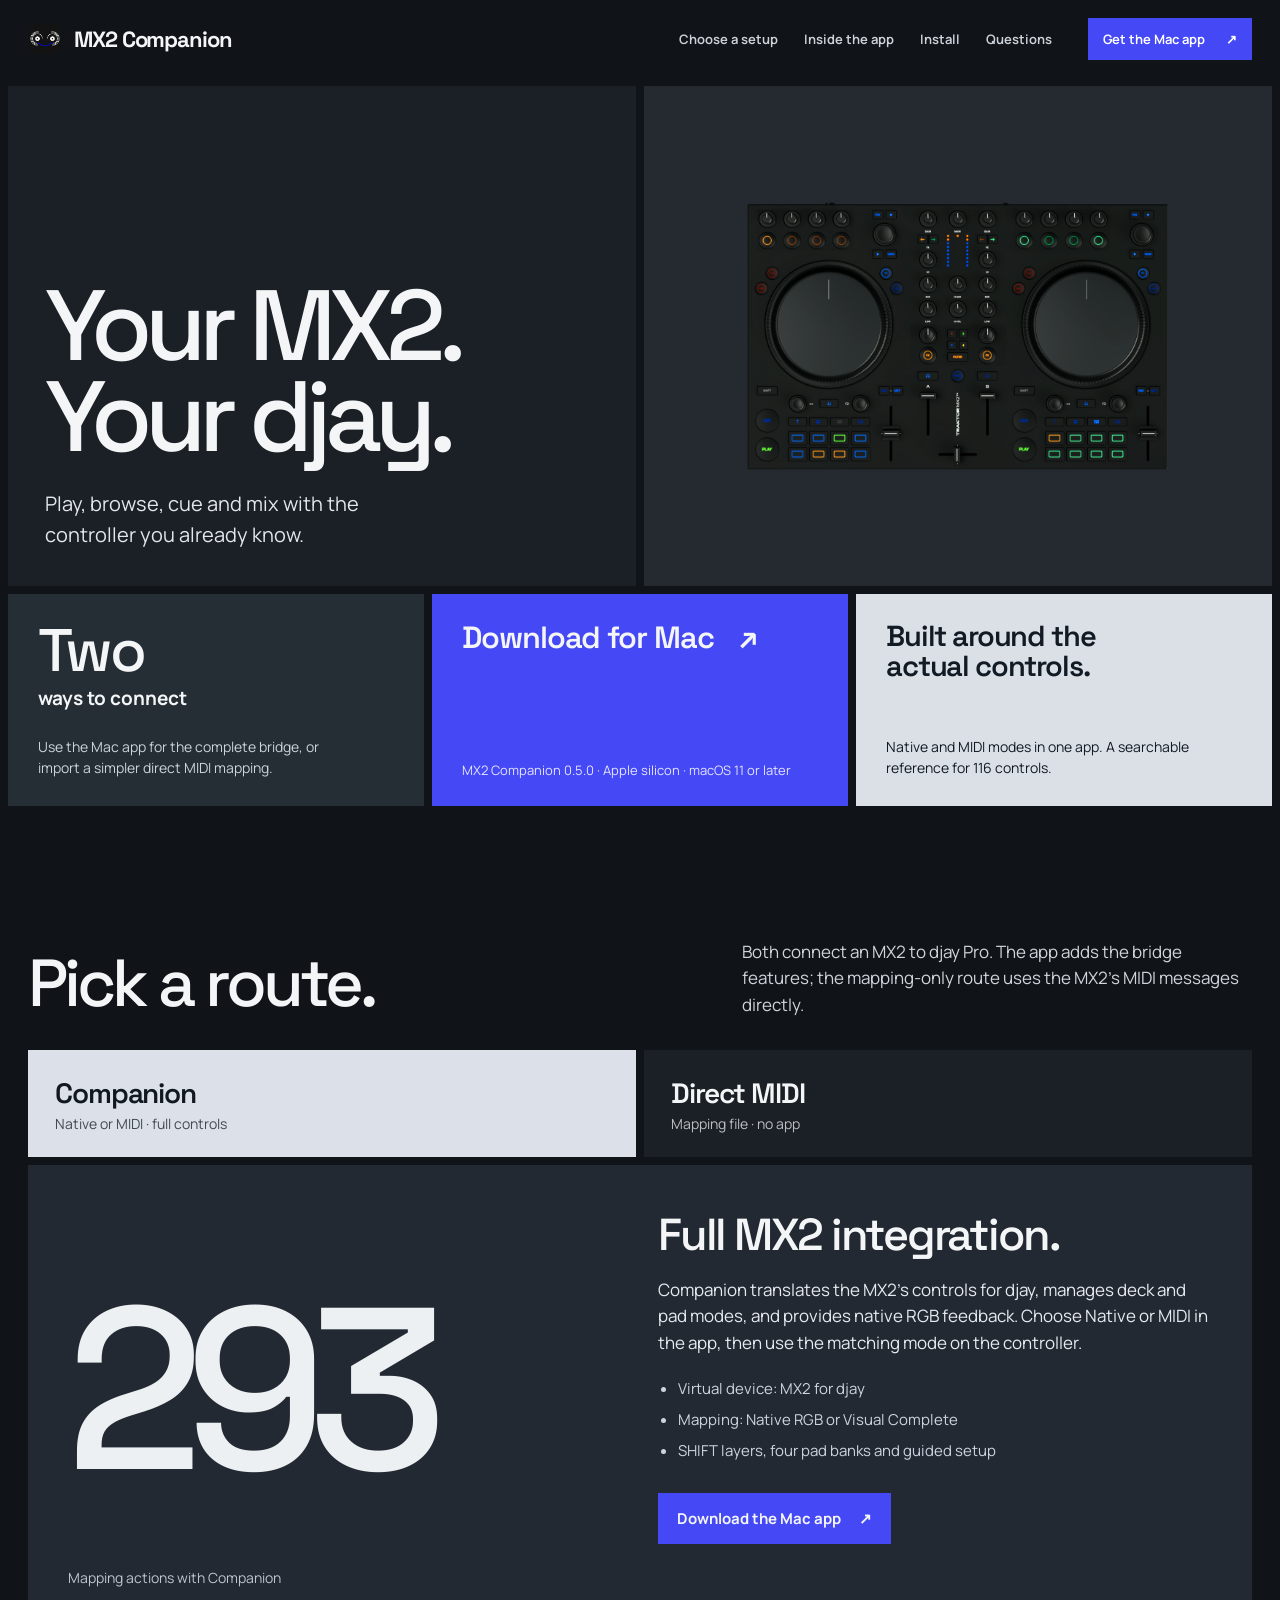
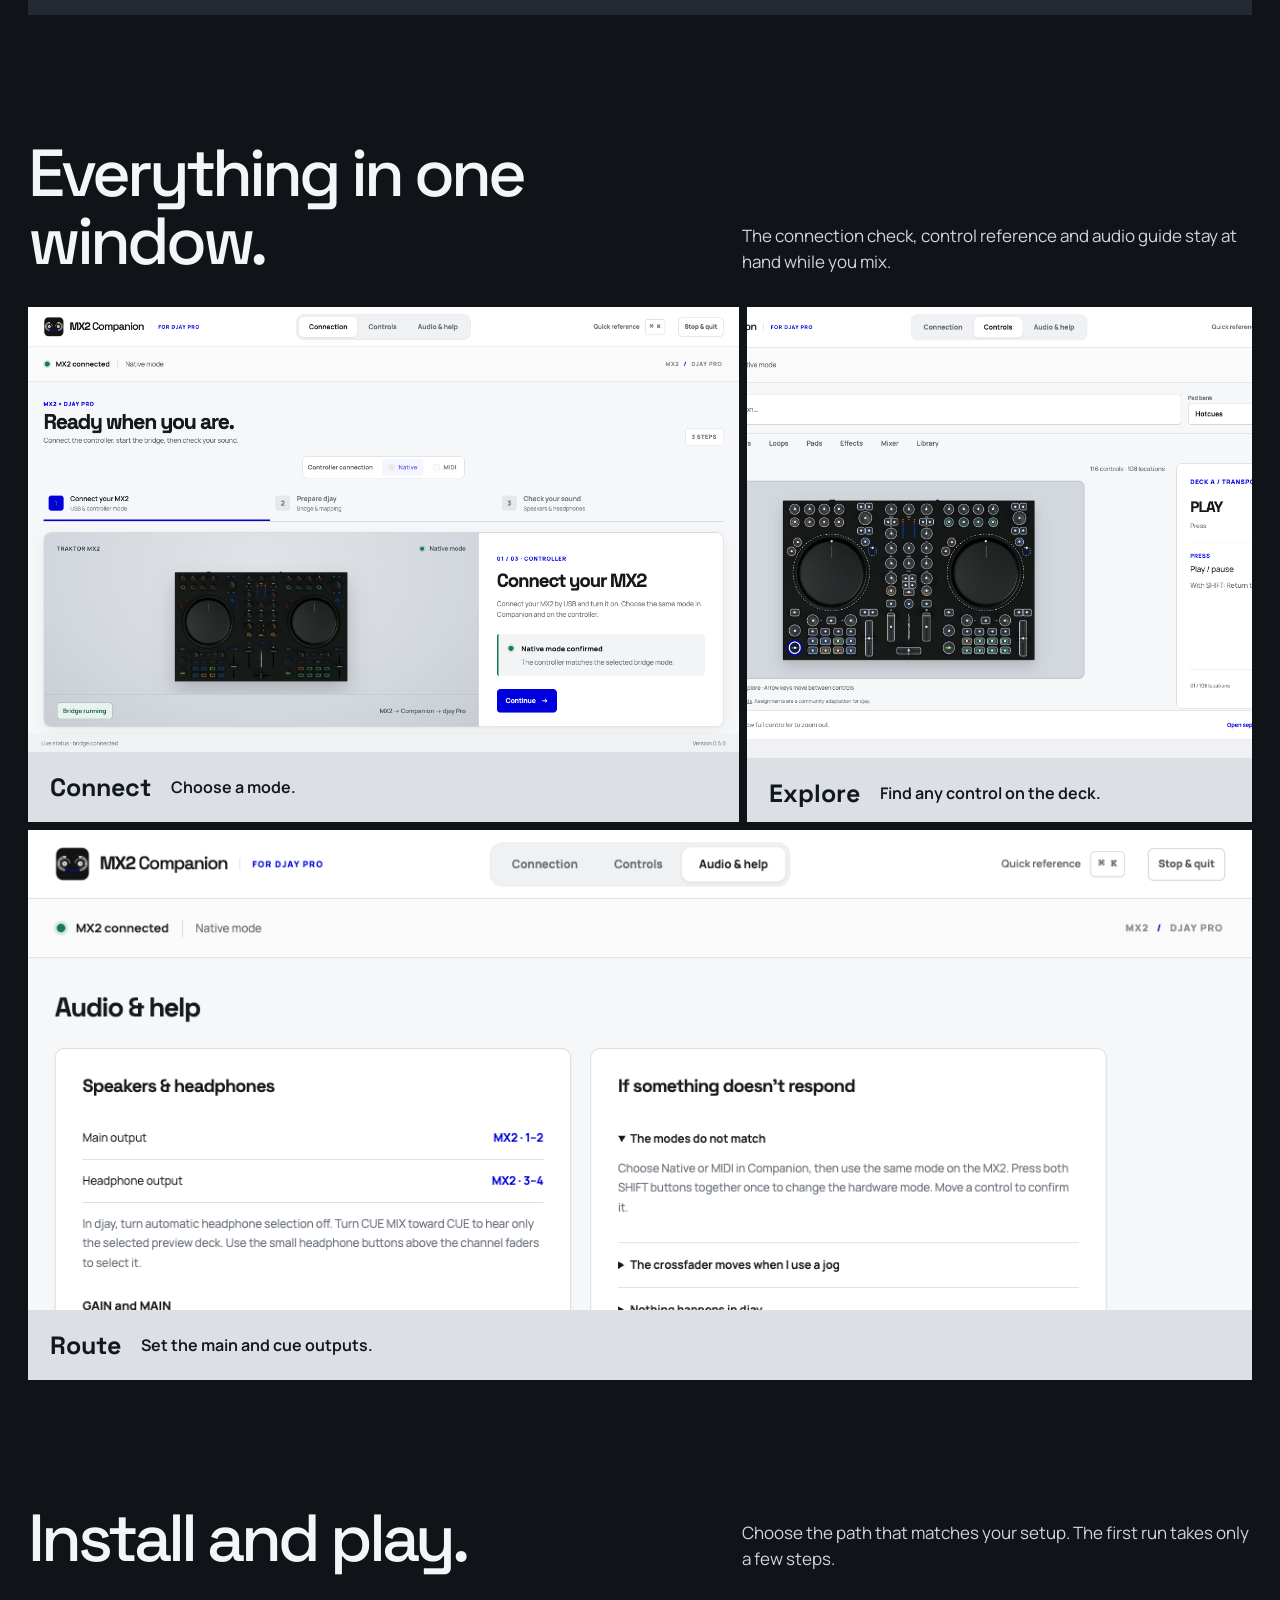
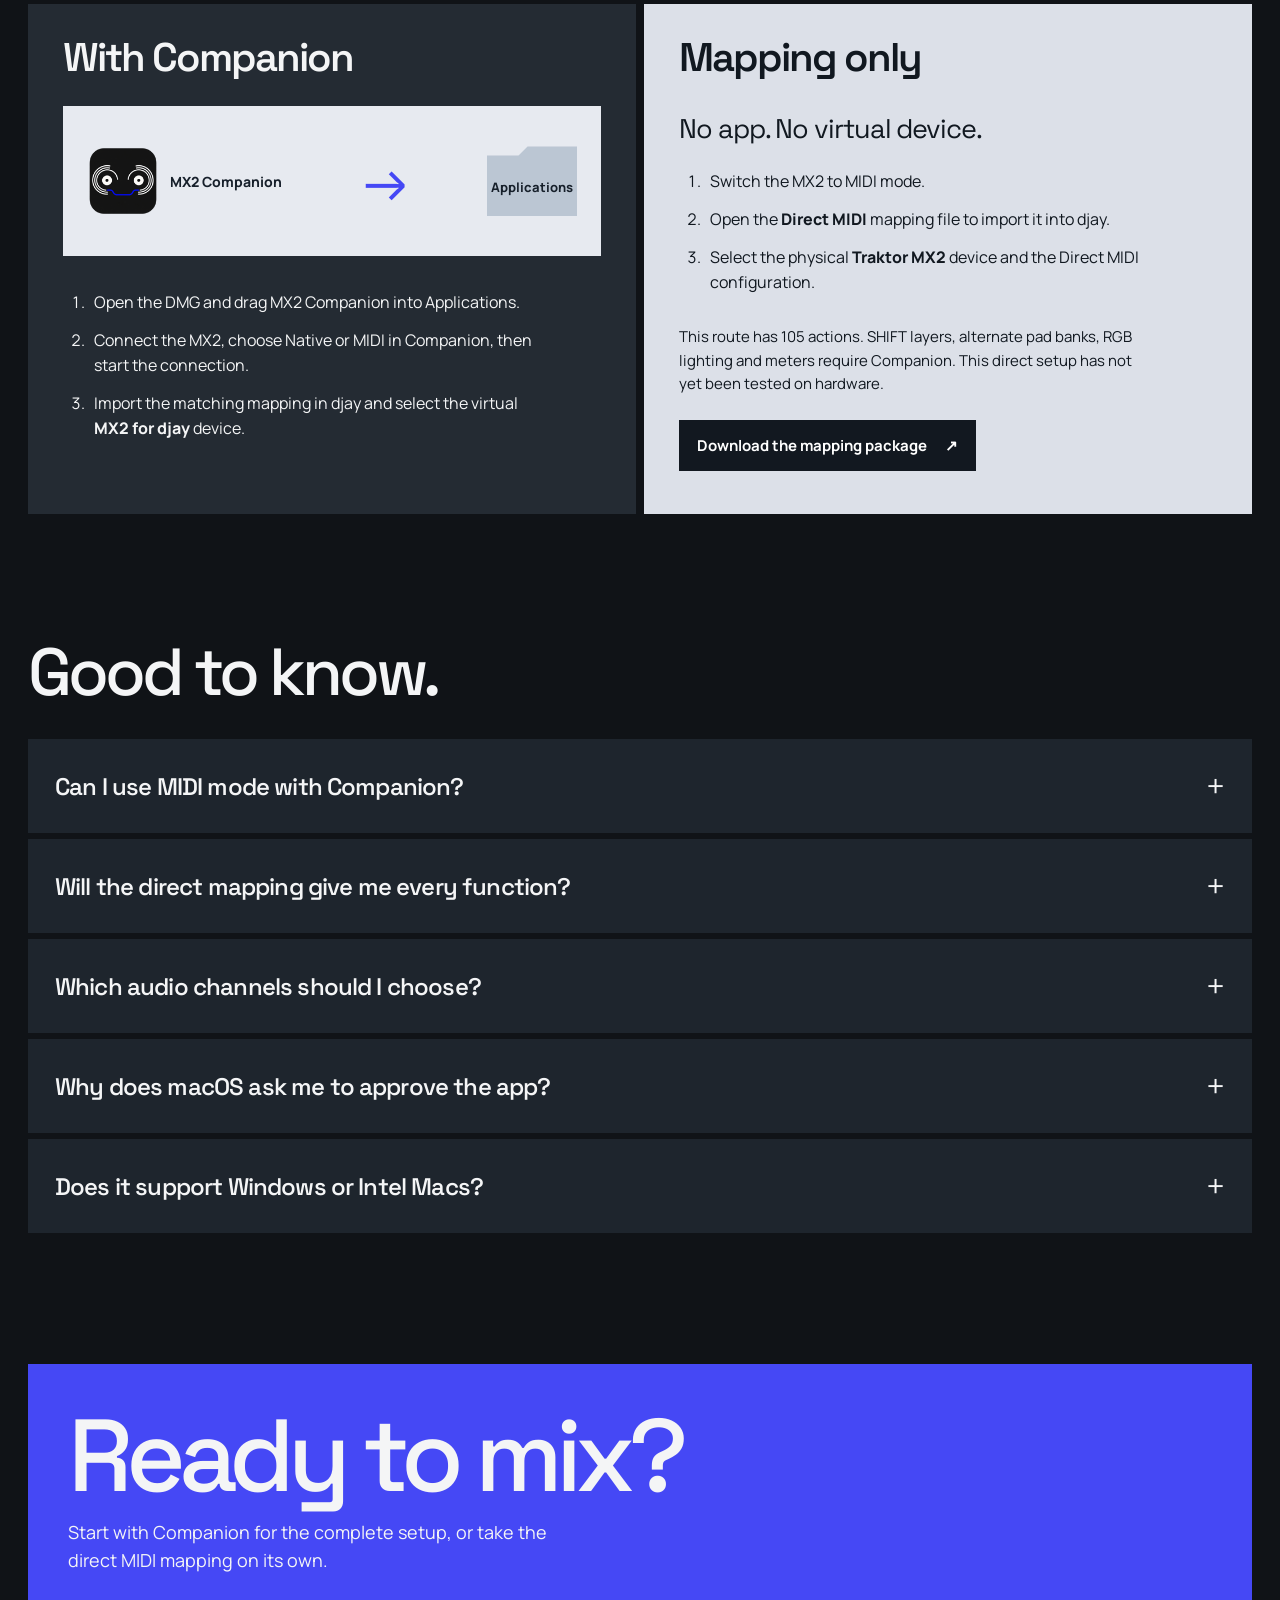
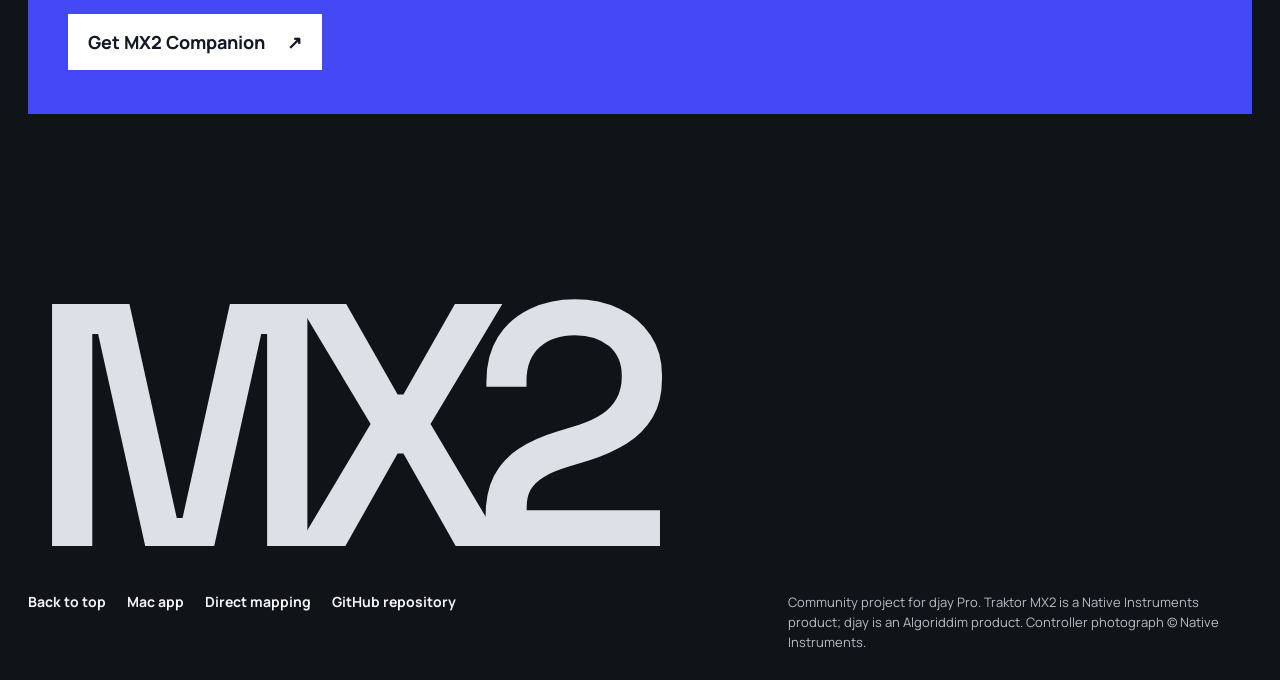
==== docs/index.html @ 298e8042 "Publish MX2 Companion site and downloads" ====
<!doctype html>
<html lang="en">
<head>
  <meta charset="utf-8">
  <meta name="viewport" content="width=device-width, initial-scale=1">
  <meta name="theme-color" content="#101317">
  <meta name="description" content="Use the Traktor MX2 with djay Pro on Mac. Install MX2 Companion or download a direct MIDI mapping.">
  <title>MX2 Companion — Traktor MX2 for djay Pro</title>
  <link rel="icon" href="assets/app-icon.png">
  <link rel="stylesheet" href="site.css">
  <script src="site.js" defer></script>
</head>
<body>
  <a class="skip" href="#main">Skip to content</a>
  <header class="topbar">
    <a class="brand" href="#top" aria-label="MX2 Companion, home"><img src="assets/app-icon.png" width="34" height="34" alt=""><span>MX2 Companion</span></a>
    <nav aria-label="Main navigation"><a href="#choose">Choose a setup</a><a href="#inside">Inside the app</a><a href="#install">Install</a><a href="#questions">Questions</a></nav>
    <a class="header-download" href="downloads/MX2-Companion-0.5.0-macOS-arm64.dmg" download>Get the Mac app <span aria-hidden="true">↗</span></a>
  </header>

  <main id="main">
    <div id="top" class="board hero-board">
      <section class="tile name-tile">
        
        <h1>Your MX2.<br>Your djay.</h1>
        <p class="hero-sub">Play, browse, cue and mix with the controller you already know.</p>
      </section>
      <figure class="tile controller-tile"><img src="assets/mx2.png" width="1200" height="750" alt="Traktor MX2 controller with two jog wheels, mixer and performance pads"></figure>
      <div class="tile fact-tile"><strong>Two</strong><span>ways to connect</span><p>Use the Mac app for the complete bridge, or import a simpler direct MIDI mapping.</p></div>
      <div class="tile action-tile"><a href="downloads/MX2-Companion-0.5.0-macOS-arm64.dmg" download>Download for Mac <span aria-hidden="true">↗</span></a><small>MX2 Companion 0.5.0 · Apple silicon · macOS 11 or later</small></div>
      <div class="tile status-tile"><p class="status-lead">Built around the actual controls.</p><p>Native and MIDI modes in one app. A searchable reference for 116 controls.</p></div>
    </div>

    <section id="choose" class="choice-section" aria-labelledby="choose-title">
      <div class="section-intro"><h2 id="choose-title">Pick a route.</h2><p>Both connect an MX2 to djay Pro. The app adds the bridge features; the mapping-only route uses the MX2’s MIDI messages directly.</p></div>
      <div class="route-picker" role="group" aria-label="Connection route">
        <button type="button" class="route-button selected" data-route="companion" aria-pressed="true"><span>Companion</span><small>Native or MIDI · full controls</small></button>
        <button type="button" class="route-button" data-route="direct" aria-pressed="false"><span>Direct MIDI</span><small>Mapping file · no app</small></button>
      </div>
      <div class="route-content" aria-live="polite">
        <div class="route-number" id="route-number">293</div>
        <div class="route-details"><h3 id="route-heading">Full MX2 integration.</h3><p id="route-copy">Companion translates the MX2’s controls for djay, manages deck and pad modes, and provides native RGB feedback. Choose Native or MIDI in the app, then use the matching mode on the controller.</p><ul id="route-points"><li>Virtual device: MX2 for djay</li><li>Mapping: Native RGB or Visual Complete</li><li>SHIFT layers, four pad banks and guided setup</li></ul><a id="route-download" class="route-download" href="downloads/MX2-Companion-0.5.0-macOS-arm64.dmg" download>Download the Mac app <span aria-hidden="true">↗</span></a></div>
        <p class="route-foot" id="route-foot">Mapping actions with Companion</p>
      </div>
      <noscript><p class="no-script">For direct MIDI without the app, <a href="downloads/MX2-Direct-MIDI-Mapping-0.5.0.zip">download the separate mapping package</a>. It contains setup instructions and its limits.</p></noscript>
    </section>

    <section id="inside" class="inside-section" aria-labelledby="inside-title">
      <div class="section-intro"><h2 id="inside-title">Everything in one window.</h2><p>The connection check, control reference and audio guide stay at hand while you mix.</p></div>
      <div class="image-board">
        <figure class="product-shot shot-connection"><img src="assets/connection.webp" width="1280" height="800" alt="Companion interface preview showing the Native or MIDI selector and a sample connected state"><figcaption><strong>Connect</strong><span>Choose a mode.</span></figcaption></figure>
        <figure class="product-shot shot-controls"><img src="assets/controls.webp" width="1280" height="800" alt="Interactive control reference with MX2 hotspots and search"><figcaption><strong>Explore</strong><span>Find any control on the deck.</span></figcaption></figure>
        <figure class="product-shot shot-audio"><img src="assets/audio.webp" width="1280" height="800" alt="Audio and help view with main and headphone output assignments"><figcaption><strong>Route</strong><span>Set the main and cue outputs.</span></figcaption></figure>
      </div>
    </section>

    <section id="install" class="install-section" aria-labelledby="install-title">
      <div class="section-intro"><h2 id="install-title">Install and play.</h2><p>Choose the path that matches your setup. The first run takes only a few steps.</p></div>
      <div class="install-board">
        <article class="install-card"><h3>With Companion</h3><div class="drop-visual" aria-hidden="true"><span class="drop-app"><img src="assets/app-icon.png" width="72" height="72" alt="">MX2 Companion</span><span class="drop-arrow">→</span><span class="drop-folder">Applications</span></div><ol><li>Open the DMG and drag MX2 Companion into Applications.</li><li>Connect the MX2, choose Native or MIDI in Companion, then start the connection.</li><li>Import the matching mapping in djay and select the virtual <b>MX2 for djay</b> device.</li></ol></article>
        <article class="install-card direct-card"><h3>Mapping only</h3><p class="large-note">No app. No virtual device.</p><ol><li>Switch the MX2 to MIDI mode.</li><li>Open the <b>Direct MIDI</b> mapping file to import it into djay.</li><li>Select the physical <b>Traktor MX2</b> device and the Direct MIDI configuration.</li></ol><p class="limits">This route has 105 actions. SHIFT layers, alternate pad banks, RGB lighting and meters require Companion. This direct setup has not yet been tested on hardware.</p><a href="downloads/MX2-Direct-MIDI-Mapping-0.5.0.zip" download>Download the mapping package <span aria-hidden="true">↗</span></a></article>
      </div>
    </section>

    <section id="questions" class="questions-section" aria-labelledby="questions-title">
      <div class="section-intro"><h2 id="questions-title">Good to know.</h2></div>
      <div class="question-list">
        <details><summary>Can I use MIDI mode with Companion?</summary><p>Yes. Select MIDI in Companion and on the MX2, then use the Visual Complete mapping with the virtual MX2 for djay device in djay.</p></details>
        <details><summary>Will the direct mapping give me every function?</summary><p>No. The direct file uses physical MIDI messages without the bridge. It covers core mixing on both decks and the default hotcue layer. Stateful modes and MIDI feedback are omitted.</p></details>
        <details><summary>Which audio channels should I choose?</summary><p>Set the MX2 main output to channels 1–2 and headphones to 3–4 in djay. For a single-deck preview, select the deck’s headphone cue and turn CUE MIX toward CUE.</p></details>
        <details><summary>Why does macOS ask me to approve the app?</summary><p>This build is not notarized by Apple. If macOS blocks the first launch, open System Settings → Privacy &amp; Security and choose Open Anyway after trying to open the app. <a href="https://support.apple.com/en-ie/102445">See Apple’s instructions</a>.</p></details>
        <details><summary>Does it support Windows or Intel Macs?</summary><p>The downloadable app is built for Apple silicon Macs. Windows and Intel Mac packages have not been validated on controller hardware.</p></details>
      </div>
    </section>

    <section class="closing" aria-labelledby="closing-title"><div><h2 id="closing-title">Ready to mix?</h2><p>Start with Companion for the complete setup, or take the direct MIDI mapping on its own.</p><a href="downloads/MX2-Companion-0.5.0-macOS-arm64.dmg" download>Get MX2 Companion <span aria-hidden="true">↗</span></a></div></section>
  </main>

  <footer><div class="footer-mark">MX2</div><div class="footer-links"><a href="#top">Back to top</a><a href="downloads/MX2-Companion-0.5.0-macOS-arm64.dmg" download>Mac app</a><a href="downloads/MX2-Direct-MIDI-Mapping-0.5.0.zip" download>Direct mapping</a><a href="https://github.com/Jean-Ceyrien/mx2-companion">GitHub repository</a></div><p>Community project for djay Pro. Traktor MX2 is a Native Instruments product; djay is an Algoriddim product. Controller photograph © Native Instruments.</p></footer>
</body>
</html>
---- docs/site.css ----
@font-face{font-family:Manrope;src:url('assets/Manrope-Variable.ttf') format('truetype');font-weight:200 800;font-display:swap}
@font-face{font-family:Space;src:url('assets/SpaceGrotesk-Variable.ttf') format('truetype');font-weight:300 700;font-display:swap}
:root{color-scheme:dark;--ground:#101317;--tile:#1b2026;--tile2:#242b33;--ink:#f4f5f6;--sub:#bac2cc;--blue:#4548f5;--blue-ink:#fff;--gap:8px;font-family:Manrope,Arial,sans-serif;color:var(--ink);background:var(--ground);scroll-behavior:smooth}
*{box-sizing:border-box}body{margin:0}button,a{font:inherit}a{color:inherit;text-decoration:none}button{cursor:pointer}img{max-width:100%}h1,h2,h3,p,figure{margin:0}p,li{line-height:1.55}b,strong{font-weight:750}::selection{background:#7476f8;color:#fff}:focus-visible{outline:3px solid #aaaaff;outline-offset:4px}.skip{position:absolute;left:-9999px;top:8px;z-index:20;padding:10px;background:#fff;color:#111}.skip:focus{left:8px}
.topbar{height:78px;padding:0 28px;display:flex;align-items:center;gap:36px;background:#101317}.brand{display:flex;align-items:center;gap:12px;white-space:nowrap;font-family:Space,Arial,sans-serif;font-size:22px;font-weight:700;letter-spacing:-.05em}.brand img{border-radius:7px}.topbar nav{display:flex;align-items:center;gap:26px;margin-left:auto}.topbar nav a,.header-download{font-size:13px;font-weight:650}.topbar nav a{color:#cbd2da}.topbar nav a:hover,.footer-links a:hover{color:#fff}.header-download{padding:12px 15px;background:var(--blue);color:#fff;white-space:nowrap}.header-download span,.action-tile a span,.route-download span,.direct-card>a span,.closing a span{margin-left:18px}
.board{display:grid;grid-template-columns:repeat(12,minmax(0,1fr));gap:var(--gap);padding:var(--gap)}.tile{position:relative;background:var(--tile);overflow:hidden}.hero-board{grid-auto-flow:row}.name-tile{grid-column:span 6;min-height:500px;padding:36px 37px;display:flex;flex-direction:column}.name-tile h1{font-family:Space,Arial,sans-serif;font-size:clamp(62px,7.8vw,128px);font-weight:500;line-height:.91;letter-spacing:-.07em;margin:auto 0 25px}.hero-sub{font-size:20px;max-width:31ch;color:#e3e6ea}.controller-tile{grid-column:span 6;min-height:500px;background:#252a30;display:flex;align-items:center;justify-content:center}.controller-tile img{width:93%;height:90%;object-fit:contain;filter:brightness(1.16)}.controller-tile figcaption{position:absolute;bottom:28px;left:30px;font-size:14px;font-weight:650;color:#e4e8ec}.fact-tile,.action-tile,.status-tile{grid-column:span 4;min-height:212px;padding:27px 30px;display:flex;flex-direction:column}.fact-tile{background:#252d35}.fact-tile strong{font-family:Space,Arial,sans-serif;font-size:60px;line-height:1;font-weight:500;letter-spacing:-.06em}.fact-tile span{font-size:19px;font-weight:700;margin-top:4px}.fact-tile p{font-size:14px;color:#cbd4dd;margin-top:auto;max-width:33ch}.action-tile{background:var(--blue);justify-content:space-between}.action-tile a{font-family:Space,Arial,sans-serif;font-size:clamp(24px,2.4vw,34px);font-weight:600;letter-spacing:-.035em;line-height:1.1}.action-tile a:hover,.closing a:hover{opacity:.75}.action-tile small{font-size:13px;color:#e3e4ff}.status-tile{background:#dbe0e7;color:#121a23;justify-content:space-between}.status-lead{font-family:Space,Arial,sans-serif;font-size:29px;font-weight:600;line-height:1.05;letter-spacing:-.04em;max-width:15ch}.status-tile p:last-child{font-size:14px;max-width:35ch}
.choice-section,.inside-section,.install-section,.questions-section{padding:125px 28px 0;scroll-margin-top:20px}.section-intro{display:flex;gap:30px;justify-content:space-between;align-items:end;margin-bottom:32px}.section-intro h2{font-family:Space,Arial,sans-serif;font-size:clamp(45px,5.2vw,76px);font-weight:500;letter-spacing:-.06em;line-height:1.02;max-width:16ch}.section-intro p{font-size:17px;max-width:51ch;color:#d0d5dc}.route-picker{display:flex;gap:var(--gap)}.route-button{width:50%;border:0;text-align:left;background:var(--tile);color:var(--ink);padding:24px 27px;min-height:107px}.route-button:hover{background:#313946}.route-button.selected{background:#dce0e8;color:#111820}.route-button span{display:block;font-family:Space,Arial,sans-serif;font-size:28px;font-weight:600;letter-spacing:-.04em}.route-button small{display:block;font-size:14px;margin-top:3px;color:inherit;opacity:.75}.route-content{position:relative;display:grid;grid-template-columns:1fr 1fr;gap:36px;min-height:420px;margin-top:var(--gap);padding:36px 38px;background:#222932}.route-number{font-family:Space,Arial,sans-serif;font-size:clamp(140px,18vw,275px);line-height:.85;letter-spacing:-.08em;color:#edf0f3;font-weight:500;align-self:center}.route-details{max-width:560px;padding:12px 0 35px}.route-details h3{font-family:Space,Arial,sans-serif;font-size:clamp(30px,3.5vw,49px);font-weight:550;line-height:1;letter-spacing:-.05em}.route-details p{font-size:17px;color:#e7eaf0;margin-top:19px}.route-details ul{font-size:15px;color:#ccd5df;margin:21px 0 30px;padding-left:20px}.route-details li{margin:8px 0}.route-download{display:inline-flex;background:var(--blue);padding:15px 19px;font-size:15px;font-weight:700}.route-download:hover{background:#5a5cf9}.route-foot{position:absolute;left:40px;bottom:26px;font-size:14px;color:#bcc5d0}.no-script{margin-top:10px;font-size:15px}
.image-board{display:grid;grid-template-columns:repeat(12,minmax(0,1fr));gap:var(--gap)}.product-shot{background:#dce0e5;color:#111820;overflow:hidden}.product-shot img{width:100%;height:auto;display:block;aspect-ratio:16/10;object-fit:cover}.product-shot figcaption{display:flex;gap:20px;align-items:center;padding:19px 22px;font-size:16px;font-weight:650}.product-shot figcaption strong{font-family:Space,Arial,sans-serif;font-size:25px}.shot-connection{grid-column:span 7}.shot-controls{grid-column:span 5}.shot-controls img{height:calc(100% - 64px);object-fit:cover;object-position:center}.shot-audio{grid-column:span 12}.shot-audio img{max-height:480px;object-fit:cover;object-position:center top}.product-shot figcaption{min-height:64px}
.install-board{display:grid;grid-template-columns:1fr 1fr;gap:var(--gap)}.install-card{background:#242b33;padding:34px 35px;min-height:510px}.install-card h3{font-family:Space,Arial,sans-serif;font-size:40px;font-weight:600;line-height:1;letter-spacing:-.05em}.install-card ol{font-size:16px;line-height:1.55;margin:34px 0 0;padding-left:25px;max-width:48ch}.install-card li{padding-left:6px;margin:13px 0}.drop-visual{display:flex;align-items:center;justify-content:space-between;gap:12px;background:#e7eaf0;color:#17202b;margin-top:28px;padding:24px;min-height:150px}.drop-app,.drop-folder{display:flex;align-items:center;gap:11px;font-size:14px;font-weight:750}.drop-app img{border-radius:15px}.drop-arrow{color:var(--blue);font-family:Space,Arial,sans-serif;font-size:55px;line-height:1}.drop-folder{justify-content:center;background:#bbc6d3;width:90px;height:70px;clip-path:polygon(0 13%,35% 13%,45% 0,100% 0,100% 100%,0 100%);padding-top:11px;font-size:13px}.direct-card{background:#dce0e8;color:#111820}.large-note{font-family:Space,Arial,sans-serif;font-size:27px;margin-top:30px;letter-spacing:-.04em}.direct-card ol{margin-top:19px}.limits{font-size:15px;line-height:1.55;margin-top:31px;max-width:51ch}.direct-card>a{display:inline-flex;margin-top:25px;background:#121820;color:#fff;font-size:15px;font-weight:700;padding:15px 18px}.direct-card>a:hover{background:#313946}
.question-list{background:#1e252d}.question-list details{border-bottom:6px solid var(--ground);padding:0 27px}.question-list summary{list-style:none;display:flex;align-items:center;justify-content:space-between;gap:20px;min-height:94px;font-family:Space,Arial,sans-serif;font-size:24px;font-weight:550;letter-spacing:-.035em;cursor:pointer}.question-list summary::-webkit-details-marker{display:none}.question-list summary:after{content:'+';font-size:34px;font-weight:300}.question-list details[open] summary:after{content:'−'}.question-list details p{font-size:17px;max-width:68ch;color:#d5dce5;padding:0 0 30px}.closing{padding:125px 28px 8px}.closing>div{display:flex;flex-direction:column;align-items:flex-start;justify-content:center;min-height:350px;padding:40px;background:var(--blue)}.closing h2{font-family:Space,Arial,sans-serif;font-size:clamp(57px,8vw,110px);line-height:.92;letter-spacing:-.07em;font-weight:500}.closing p{font-size:18px;max-width:47ch;margin-top:16px}.closing a{font-size:18px;font-weight:750;margin-top:39px;padding:16px 20px;background:#fff;color:#131827}
footer{padding:170px 28px 28px;display:grid;grid-template-columns:1fr 1fr;gap:30px}footer .footer-mark{grid-column:1/-1;font-family:Space,Arial,sans-serif;font-size:clamp(155px,27vw,420px);font-weight:600;line-height:.78;letter-spacing:-.12em;color:#dce1e7}footer .footer-links{display:flex;gap:21px;flex-wrap:wrap;font-size:14px;font-weight:700}footer p{max-width:58ch;margin-left:auto;font-size:13px;color:#b6bec8}
@media(max-width:900px){.topbar nav{display:none}.topbar{height:68px;padding:0 18px}.header-download{margin-left:auto}.name-tile,.controller-tile{grid-column:span 12;min-height:400px}.name-tile h1{font-size:clamp(72px,11vw,110px)}.controller-tile{min-height:360px}.fact-tile,.action-tile,.status-tile{min-height:210px}.route-content{grid-template-columns:1fr 1fr}.route-number{font-size:clamp(110px,17vw,180px)}.shot-connection,.shot-controls{grid-column:span 12}.shot-controls img{height:auto}.install-board{grid-template-columns:1fr}}
@media(max-width:650px){.topbar{gap:12px}.brand{font-size:18px}.brand img{width:29px;height:29px}.header-download{font-size:13px;padding:10px}.header-download span{display:none}.name-tile{min-height:330px;padding:25px 22px}.name-tile h1{font-size:clamp(63px,15vw,96px)}.hero-sub{font-size:17px}.controller-tile{min-height:290px}.controller-tile figcaption{bottom:17px;left:20px}.fact-tile,.action-tile,.status-tile{grid-column:span 12;min-height:175px;padding:24px}.fact-tile strong{font-size:48px}.fact-tile p{margin-top:14px}.status-lead{font-size:27px}.choice-section,.inside-section,.install-section,.questions-section{padding:87px 16px 0}.section-intro{display:block;margin-bottom:25px}.section-intro h2{font-size:clamp(44px,12vw,66px)}.section-intro p{font-size:16px;margin-top:17px}.route-picker{display:block}.route-button{width:100%;min-height:85px;margin-bottom:var(--gap);padding:18px}.route-button span{font-size:25px}.route-content{display:flex;flex-direction:column;gap:10px;padding:23px;min-height:0}.route-number{font-size:145px;align-self:flex-start}.route-details{padding:0 0 20px}.route-details h3{font-size:36px}.route-details p{font-size:16px}.route-foot{position:static;margin-top:0}.image-board{display:block}.product-shot{margin-bottom:var(--gap)}.product-shot figcaption{font-size:15px}.shot-audio img{max-height:none}.install-card{padding:25px 22px;min-height:0}.install-card h3{font-size:36px}.drop-visual{padding:12px;min-height:120px}.drop-app{font-size:13px;gap:6px}.drop-app img{width:45px;height:45px}.drop-arrow{font-size:30px}.drop-folder{width:70px;height:56px;font-size:13px}.install-card ol{font-size:15px}.question-list details{padding:0 17px}.question-list summary{font-size:20px;min-height:83px}.question-list details p{font-size:16px}.closing{padding:87px 16px 8px}.closing>div{padding:25px;min-height:300px}.closing h2{font-size:60px}.closing p{font-size:16px}footer{padding:150px 16px 28px;display:block}.footer-mark{font-size:41vw!important}footer .footer-links{margin-top:40px}footer p{margin:35px 0 0}}
@media(prefers-reduced-motion:reduce){:root{scroll-behavior:auto}}
@media(prefers-reduced-motion:no-preference){
  .controller-tile img{animation:device-shutter 1.1s cubic-bezier(.22,1,.36,1) both}
  .hero-board .name-tile h1{animation:hero-rise .75s ease both}
  .reveal-pending{opacity:0;transform:translateY(26px);transition:opacity .72s ease,transform .72s cubic-bezier(.22,1,.36,1)}
  .reveal-pending.revealed{opacity:1;transform:translateY(0)}
  .route-button,.header-download,.route-download,.direct-card>a,.closing a{transition:background-color .2s ease,opacity .2s ease,transform .2s ease}
  .route-button:hover,.route-download:hover,.direct-card>a:hover{transform:translateY(-2px)}
  @keyframes device-shutter{from{clip-path:inset(0 100% 0 0);transform:scale(1.08)}to{clip-path:inset(0 0 0 0);transform:scale(1)}}
  @keyframes hero-rise{from{opacity:0;transform:translateY(18px)}to{opacity:1;transform:translateY(0)}}
}
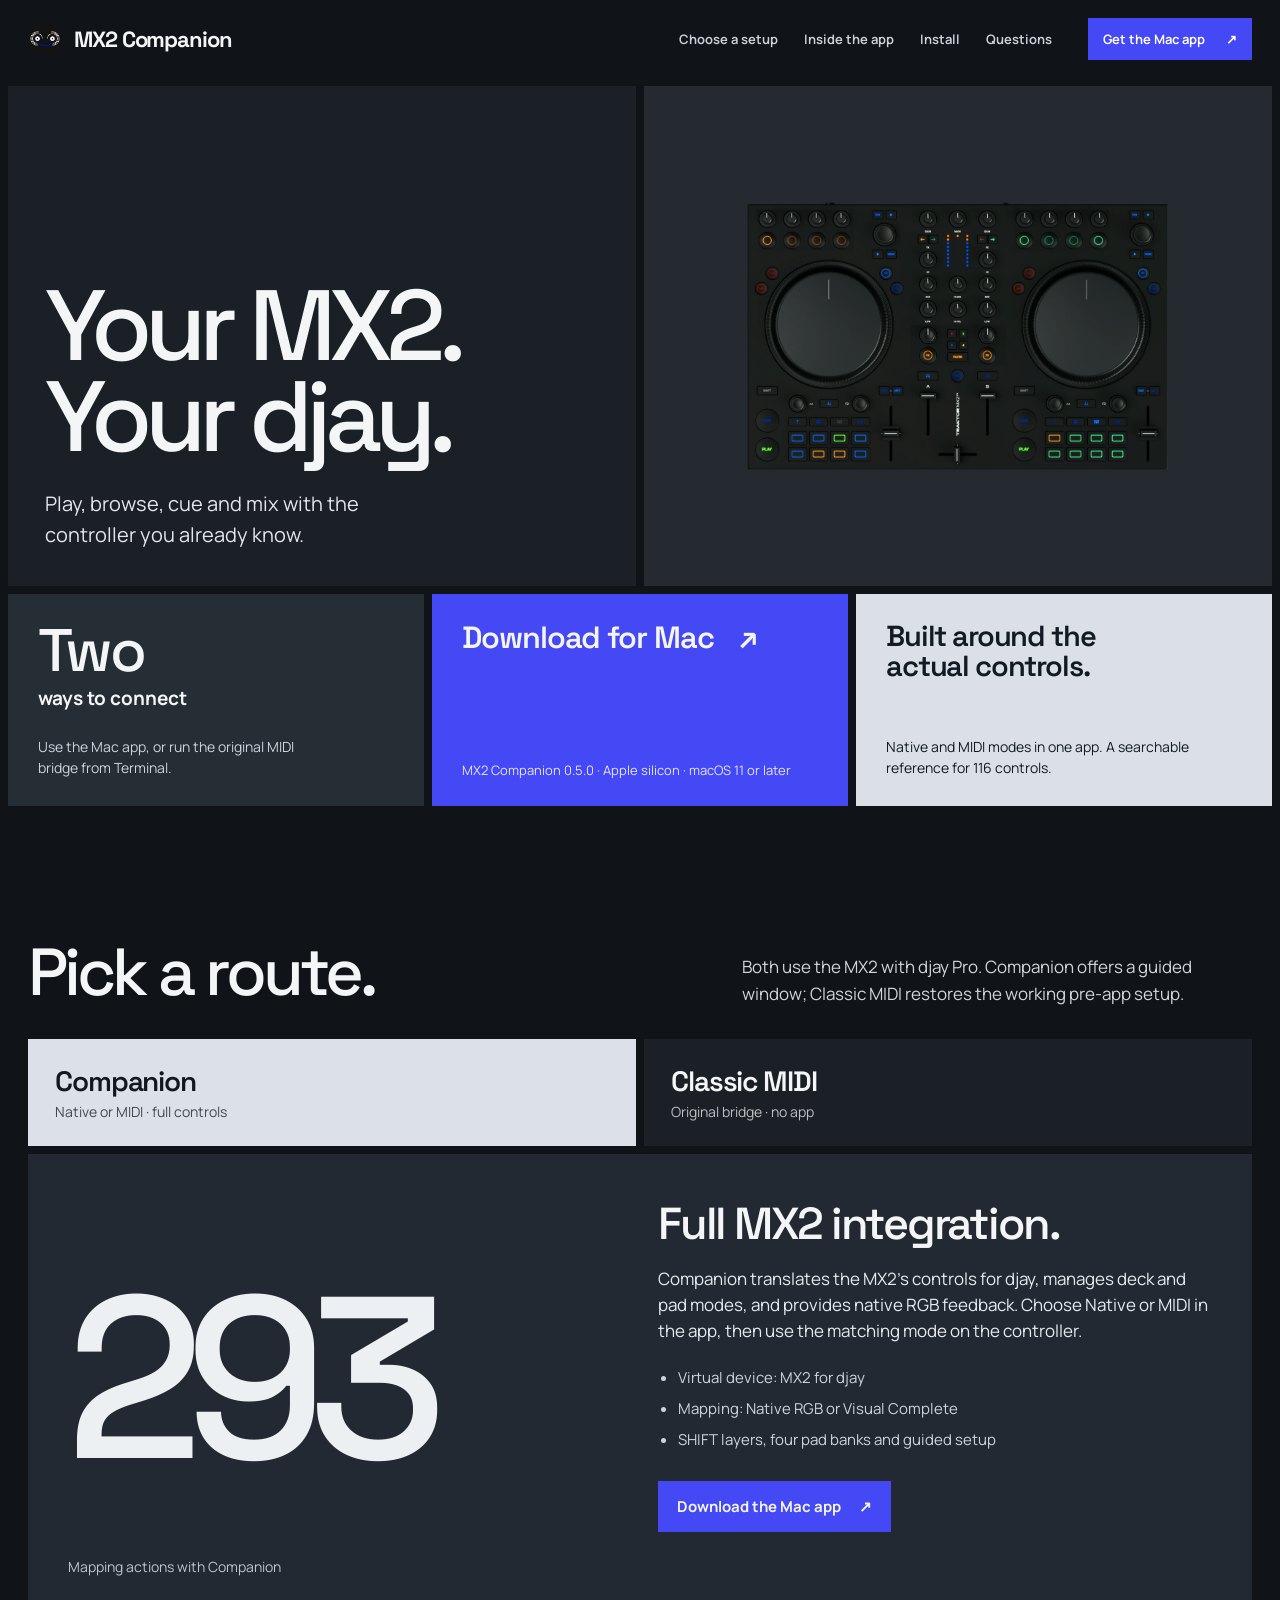
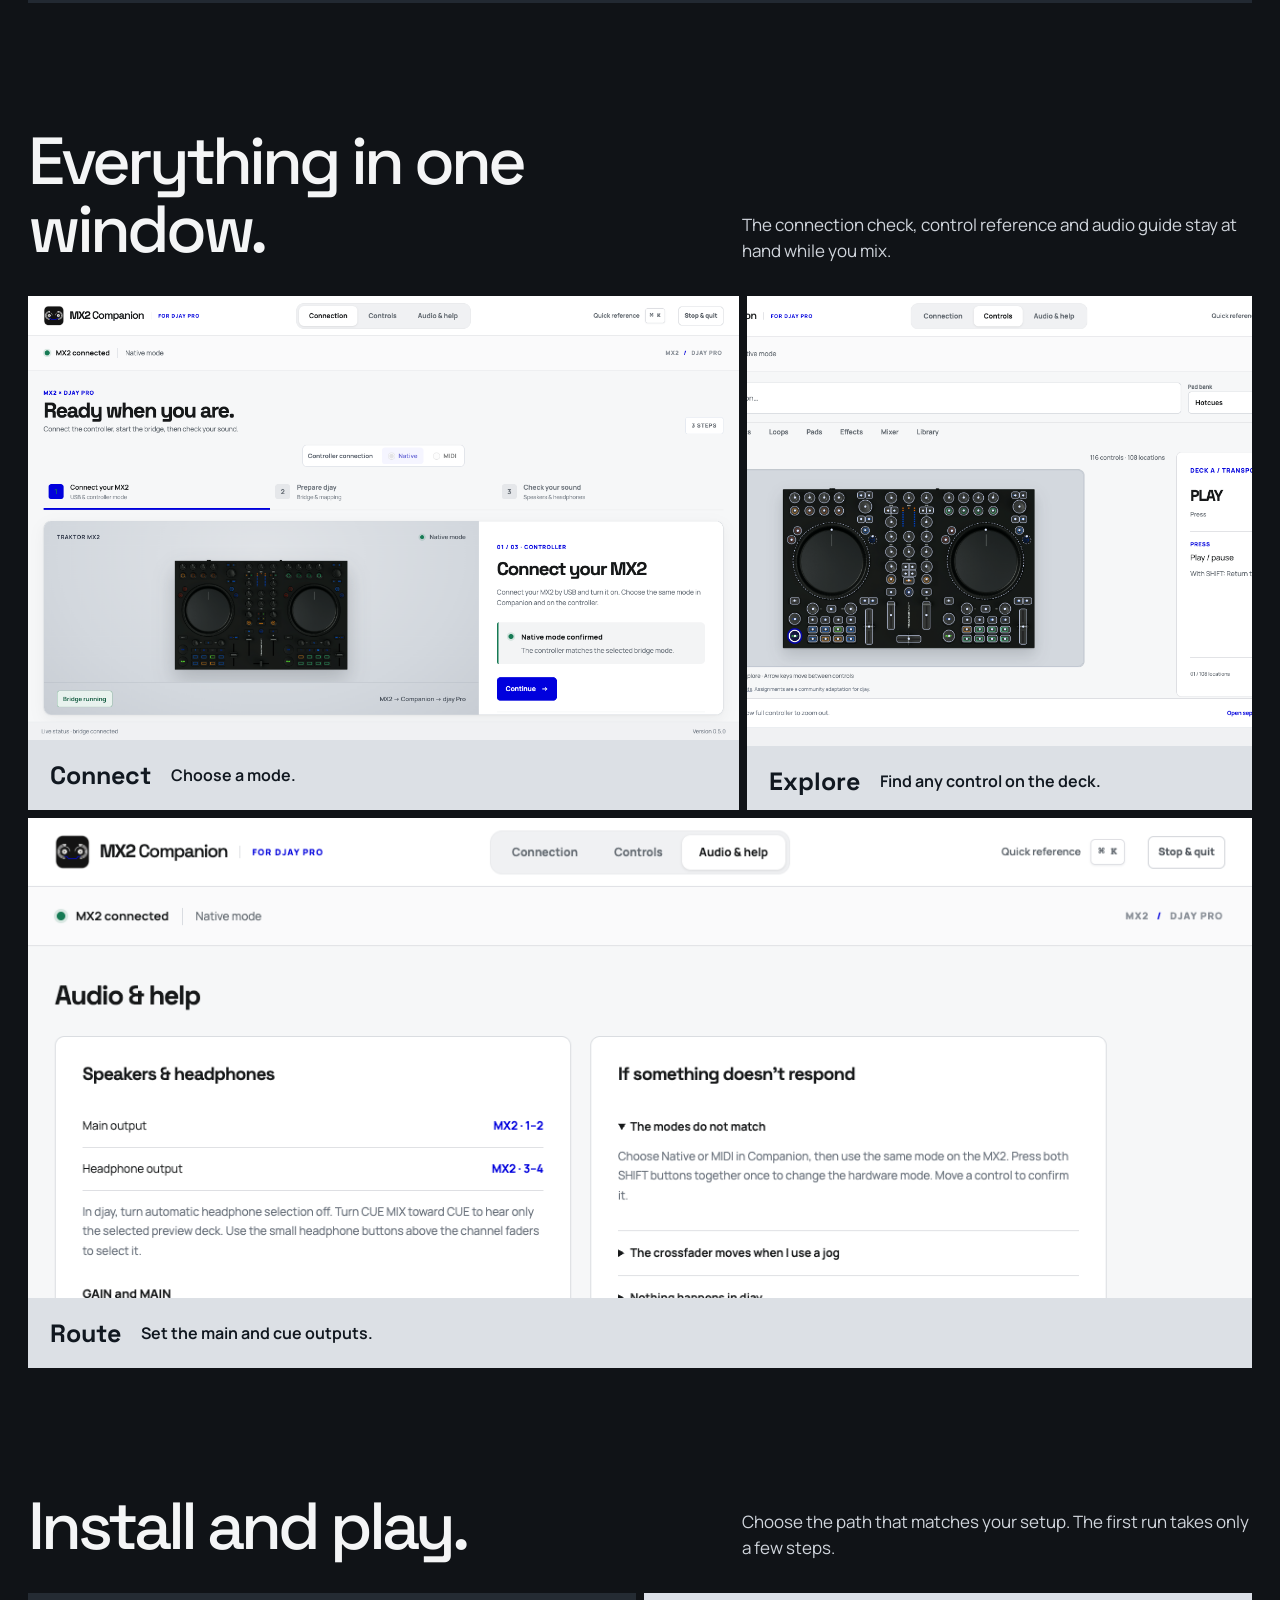
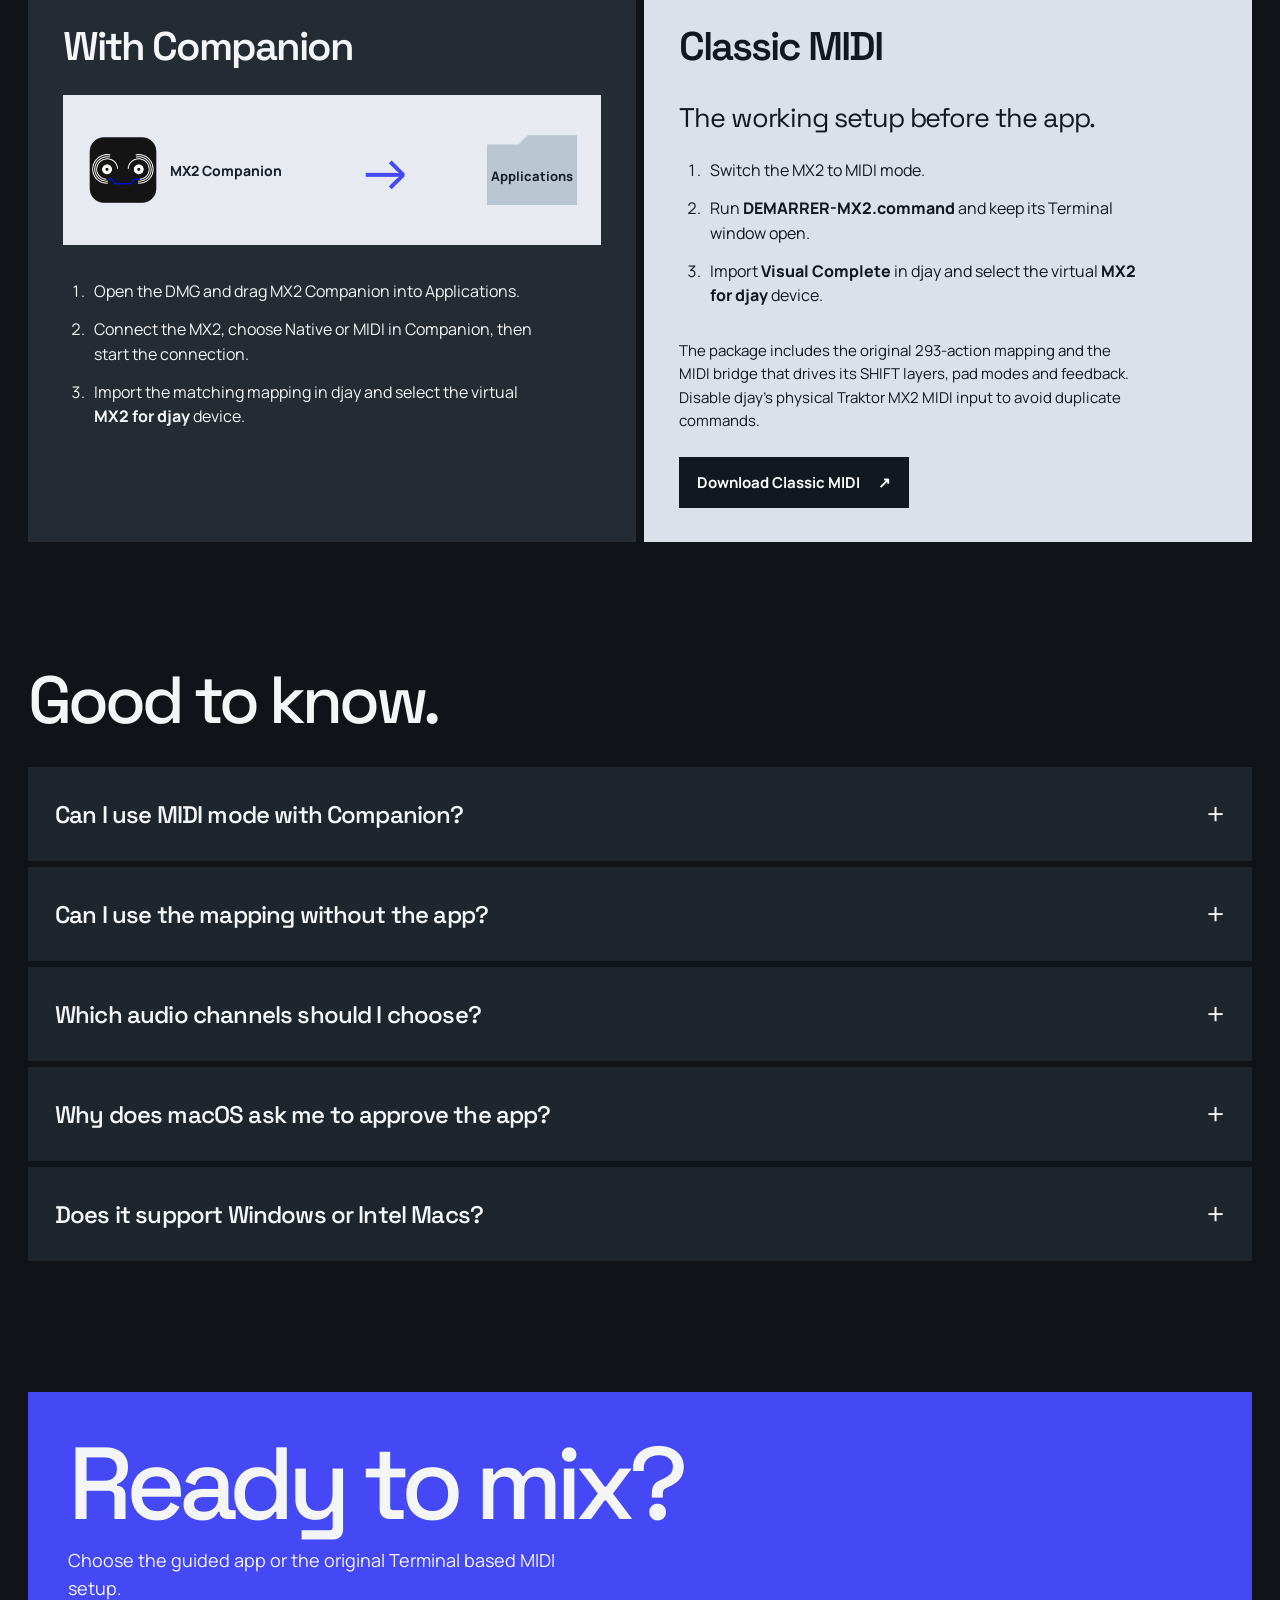
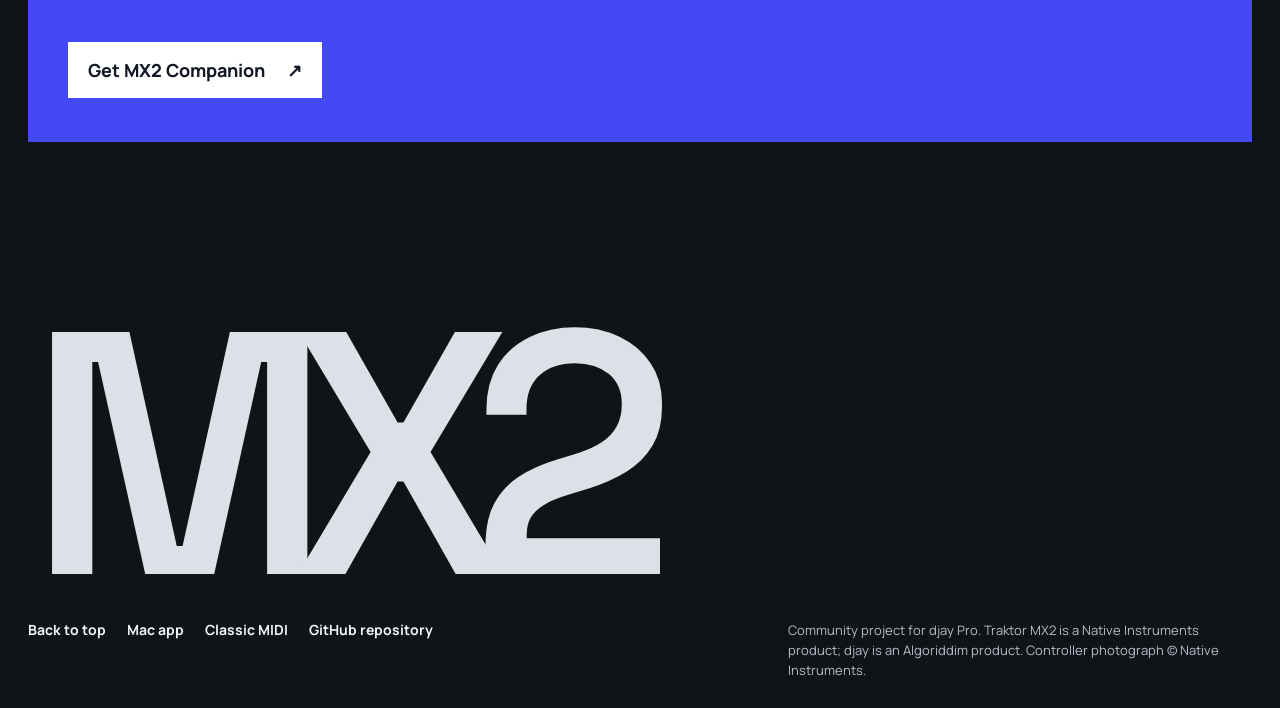
==== commit 2a5b50d0: "Restore validated classic MIDI package" ====
--- a/docs/index.html
+++ b/docs/index.html
@@ -4,7 +4,7 @@
   <meta charset="utf-8">
   <meta name="viewport" content="width=device-width, initial-scale=1">
   <meta name="theme-color" content="#101317">
-  <meta name="description" content="Use the Traktor MX2 with djay Pro on Mac. Install MX2 Companion or download a direct MIDI mapping.">
+  <meta name="description" content="Use the Traktor MX2 with djay Pro on Mac. Install MX2 Companion or run the original MIDI setup without the app.">
   <title>MX2 Companion — Traktor MX2 for djay Pro</title>
   <link rel="icon" href="assets/app-icon.png">
   <link rel="stylesheet" href="site.css">
@@ -26,23 +26,23 @@
         <p class="hero-sub">Play, browse, cue and mix with the controller you already know.</p>
       </section>
       <figure class="tile controller-tile"><img src="assets/mx2.png" width="1200" height="750" alt="Traktor MX2 controller with two jog wheels, mixer and performance pads"></figure>
-      <div class="tile fact-tile"><strong>Two</strong><span>ways to connect</span><p>Use the Mac app for the complete bridge, or import a simpler direct MIDI mapping.</p></div>
+      <div class="tile fact-tile"><strong>Two</strong><span>ways to connect</span><p>Use the Mac app, or run the original MIDI bridge from Terminal.</p></div>
       <div class="tile action-tile"><a href="downloads/MX2-Companion-0.5.0-macOS-arm64.dmg" download>Download for Mac <span aria-hidden="true">↗</span></a><small>MX2 Companion 0.5.0 · Apple silicon · macOS 11 or later</small></div>
       <div class="tile status-tile"><p class="status-lead">Built around the actual controls.</p><p>Native and MIDI modes in one app. A searchable reference for 116 controls.</p></div>
     </div>
 
     <section id="choose" class="choice-section" aria-labelledby="choose-title">
-      <div class="section-intro"><h2 id="choose-title">Pick a route.</h2><p>Both connect an MX2 to djay Pro. The app adds the bridge features; the mapping-only route uses the MX2’s MIDI messages directly.</p></div>
+      <div class="section-intro"><h2 id="choose-title">Pick a route.</h2><p>Both use the MX2 with djay Pro. Companion offers a guided window; Classic MIDI restores the working pre-app setup.</p></div>
       <div class="route-picker" role="group" aria-label="Connection route">
         <button type="button" class="route-button selected" data-route="companion" aria-pressed="true"><span>Companion</span><small>Native or MIDI · full controls</small></button>
-        <button type="button" class="route-button" data-route="direct" aria-pressed="false"><span>Direct MIDI</span><small>Mapping file · no app</small></button>
+        <button type="button" class="route-button" data-route="classic" aria-pressed="false"><span>Classic MIDI</span><small>Original bridge · no app</small></button>
       </div>
       <div class="route-content" aria-live="polite">
         <div class="route-number" id="route-number">293</div>
         <div class="route-details"><h3 id="route-heading">Full MX2 integration.</h3><p id="route-copy">Companion translates the MX2’s controls for djay, manages deck and pad modes, and provides native RGB feedback. Choose Native or MIDI in the app, then use the matching mode on the controller.</p><ul id="route-points"><li>Virtual device: MX2 for djay</li><li>Mapping: Native RGB or Visual Complete</li><li>SHIFT layers, four pad banks and guided setup</li></ul><a id="route-download" class="route-download" href="downloads/MX2-Companion-0.5.0-macOS-arm64.dmg" download>Download the Mac app <span aria-hidden="true">↗</span></a></div>
         <p class="route-foot" id="route-foot">Mapping actions with Companion</p>
       </div>
-      <noscript><p class="no-script">For direct MIDI without the app, <a href="downloads/MX2-Direct-MIDI-Mapping-0.5.0.zip">download the separate mapping package</a>. It contains setup instructions and its limits.</p></noscript>
+      <noscript><p class="no-script">For the original MIDI setup without the app, <a href="downloads/MX2-Classic-MIDI-0.5.0.zip">download the Classic MIDI package</a>. It includes the mapping, Terminal launcher and setup guide.</p></noscript>
     </section>
 
     <section id="inside" class="inside-section" aria-labelledby="inside-title">
@@ -58,7 +58,7 @@
       <div class="section-intro"><h2 id="install-title">Install and play.</h2><p>Choose the path that matches your setup. The first run takes only a few steps.</p></div>
       <div class="install-board">
         <article class="install-card"><h3>With Companion</h3><div class="drop-visual" aria-hidden="true"><span class="drop-app"><img src="assets/app-icon.png" width="72" height="72" alt="">MX2 Companion</span><span class="drop-arrow">→</span><span class="drop-folder">Applications</span></div><ol><li>Open the DMG and drag MX2 Companion into Applications.</li><li>Connect the MX2, choose Native or MIDI in Companion, then start the connection.</li><li>Import the matching mapping in djay and select the virtual <b>MX2 for djay</b> device.</li></ol></article>
-        <article class="install-card direct-card"><h3>Mapping only</h3><p class="large-note">No app. No virtual device.</p><ol><li>Switch the MX2 to MIDI mode.</li><li>Open the <b>Direct MIDI</b> mapping file to import it into djay.</li><li>Select the physical <b>Traktor MX2</b> device and the Direct MIDI configuration.</li></ol><p class="limits">This route has 105 actions. SHIFT layers, alternate pad banks, RGB lighting and meters require Companion. This direct setup has not yet been tested on hardware.</p><a href="downloads/MX2-Direct-MIDI-Mapping-0.5.0.zip" download>Download the mapping package <span aria-hidden="true">↗</span></a></article>
+        <article class="install-card direct-card"><h3>Classic MIDI</h3><p class="large-note">The working setup before the app.</p><ol><li>Switch the MX2 to MIDI mode.</li><li>Run <b>DEMARRER-MX2.command</b> and keep its Terminal window open.</li><li>Import <b>Visual Complete</b> in djay and select the virtual <b>MX2 for djay</b> device.</li></ol><p class="limits">The package includes the original 293-action mapping and the MIDI bridge that drives its SHIFT layers, pad modes and feedback. Disable djay’s physical Traktor MX2 MIDI input to avoid duplicate commands.</p><a href="downloads/MX2-Classic-MIDI-0.5.0.zip" download>Download Classic MIDI <span aria-hidden="true">↗</span></a></article>
       </div>
     </section>
 
@@ -66,16 +66,16 @@
       <div class="section-intro"><h2 id="questions-title">Good to know.</h2></div>
       <div class="question-list">
         <details><summary>Can I use MIDI mode with Companion?</summary><p>Yes. Select MIDI in Companion and on the MX2, then use the Visual Complete mapping with the virtual MX2 for djay device in djay.</p></details>
-        <details><summary>Will the direct mapping give me every function?</summary><p>No. The direct file uses physical MIDI messages without the bridge. It covers core mixing on both decks and the default hotcue layer. Stateful modes and MIDI feedback are omitted.</p></details>
+        <details><summary>Can I use the mapping without the app?</summary><p>Yes. Use the Classic MIDI package. Keep its Terminal launcher open while mixing: the Visual Complete mapping depends on that bridge for deck modes, SHIFT, pad banks and feedback.</p></details>
         <details><summary>Which audio channels should I choose?</summary><p>Set the MX2 main output to channels 1–2 and headphones to 3–4 in djay. For a single-deck preview, select the deck’s headphone cue and turn CUE MIX toward CUE.</p></details>
         <details><summary>Why does macOS ask me to approve the app?</summary><p>This build is not notarized by Apple. If macOS blocks the first launch, open System Settings → Privacy &amp; Security and choose Open Anyway after trying to open the app. <a href="https://support.apple.com/en-ie/102445">See Apple’s instructions</a>.</p></details>
         <details><summary>Does it support Windows or Intel Macs?</summary><p>The downloadable app is built for Apple silicon Macs. Windows and Intel Mac packages have not been validated on controller hardware.</p></details>
       </div>
     </section>
 
-    <section class="closing" aria-labelledby="closing-title"><div><h2 id="closing-title">Ready to mix?</h2><p>Start with Companion for the complete setup, or take the direct MIDI mapping on its own.</p><a href="downloads/MX2-Companion-0.5.0-macOS-arm64.dmg" download>Get MX2 Companion <span aria-hidden="true">↗</span></a></div></section>
+    <section class="closing" aria-labelledby="closing-title"><div><h2 id="closing-title">Ready to mix?</h2><p>Choose the guided app or the original Terminal based MIDI setup.</p><a href="downloads/MX2-Companion-0.5.0-macOS-arm64.dmg" download>Get MX2 Companion <span aria-hidden="true">↗</span></a></div></section>
   </main>
 
-  <footer><div class="footer-mark">MX2</div><div class="footer-links"><a href="#top">Back to top</a><a href="downloads/MX2-Companion-0.5.0-macOS-arm64.dmg" download>Mac app</a><a href="downloads/MX2-Direct-MIDI-Mapping-0.5.0.zip" download>Direct mapping</a><a href="https://github.com/Jean-Ceyrien/mx2-companion">GitHub repository</a></div><p>Community project for djay Pro. Traktor MX2 is a Native Instruments product; djay is an Algoriddim product. Controller photograph © Native Instruments.</p></footer>
+  <footer><div class="footer-mark">MX2</div><div class="footer-links"><a href="#top">Back to top</a><a href="downloads/MX2-Companion-0.5.0-macOS-arm64.dmg" download>Mac app</a><a href="downloads/MX2-Classic-MIDI-0.5.0.zip" download>Classic MIDI</a><a href="https://github.com/Jean-Ceyrien/mx2-companion">GitHub repository</a></div><p>Community project for djay Pro. Traktor MX2 is a Native Instruments product; djay is an Algoriddim product. Controller photograph © Native Instruments.</p></footer>
 </body>
 </html>
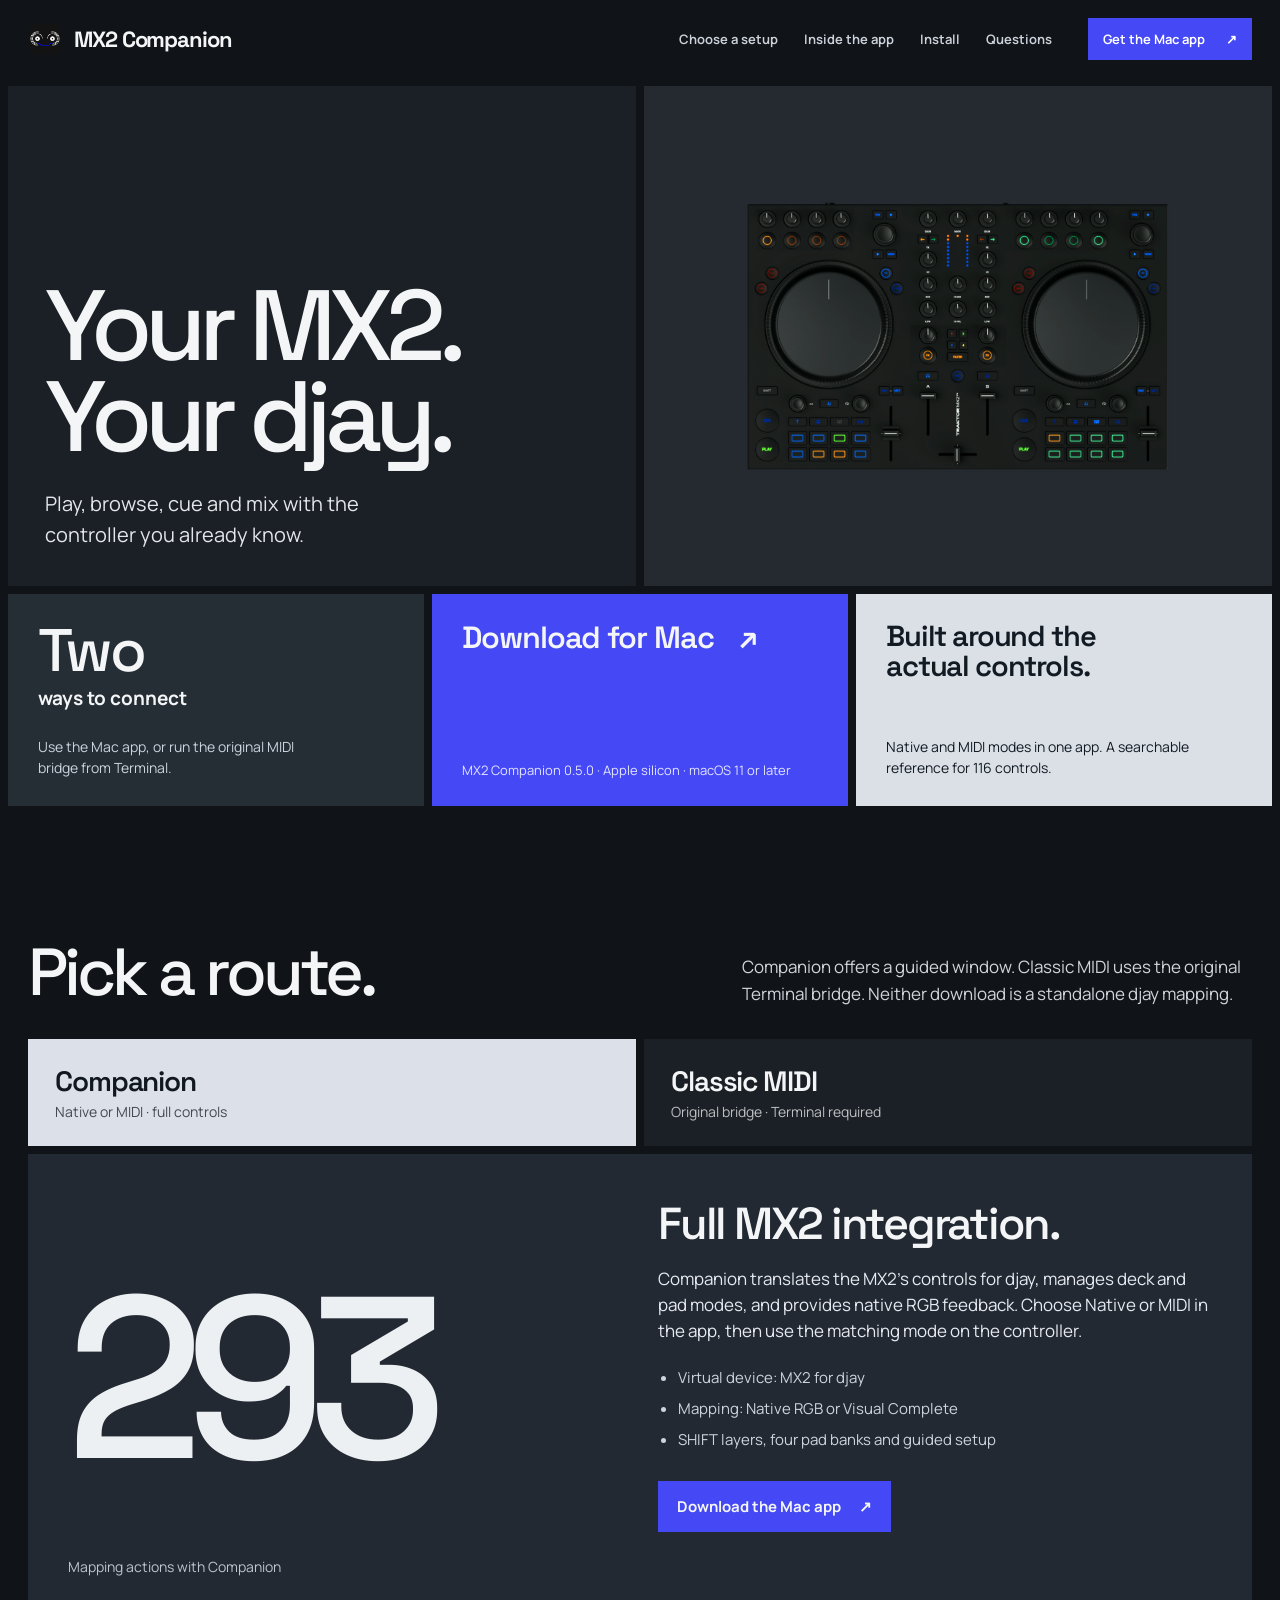
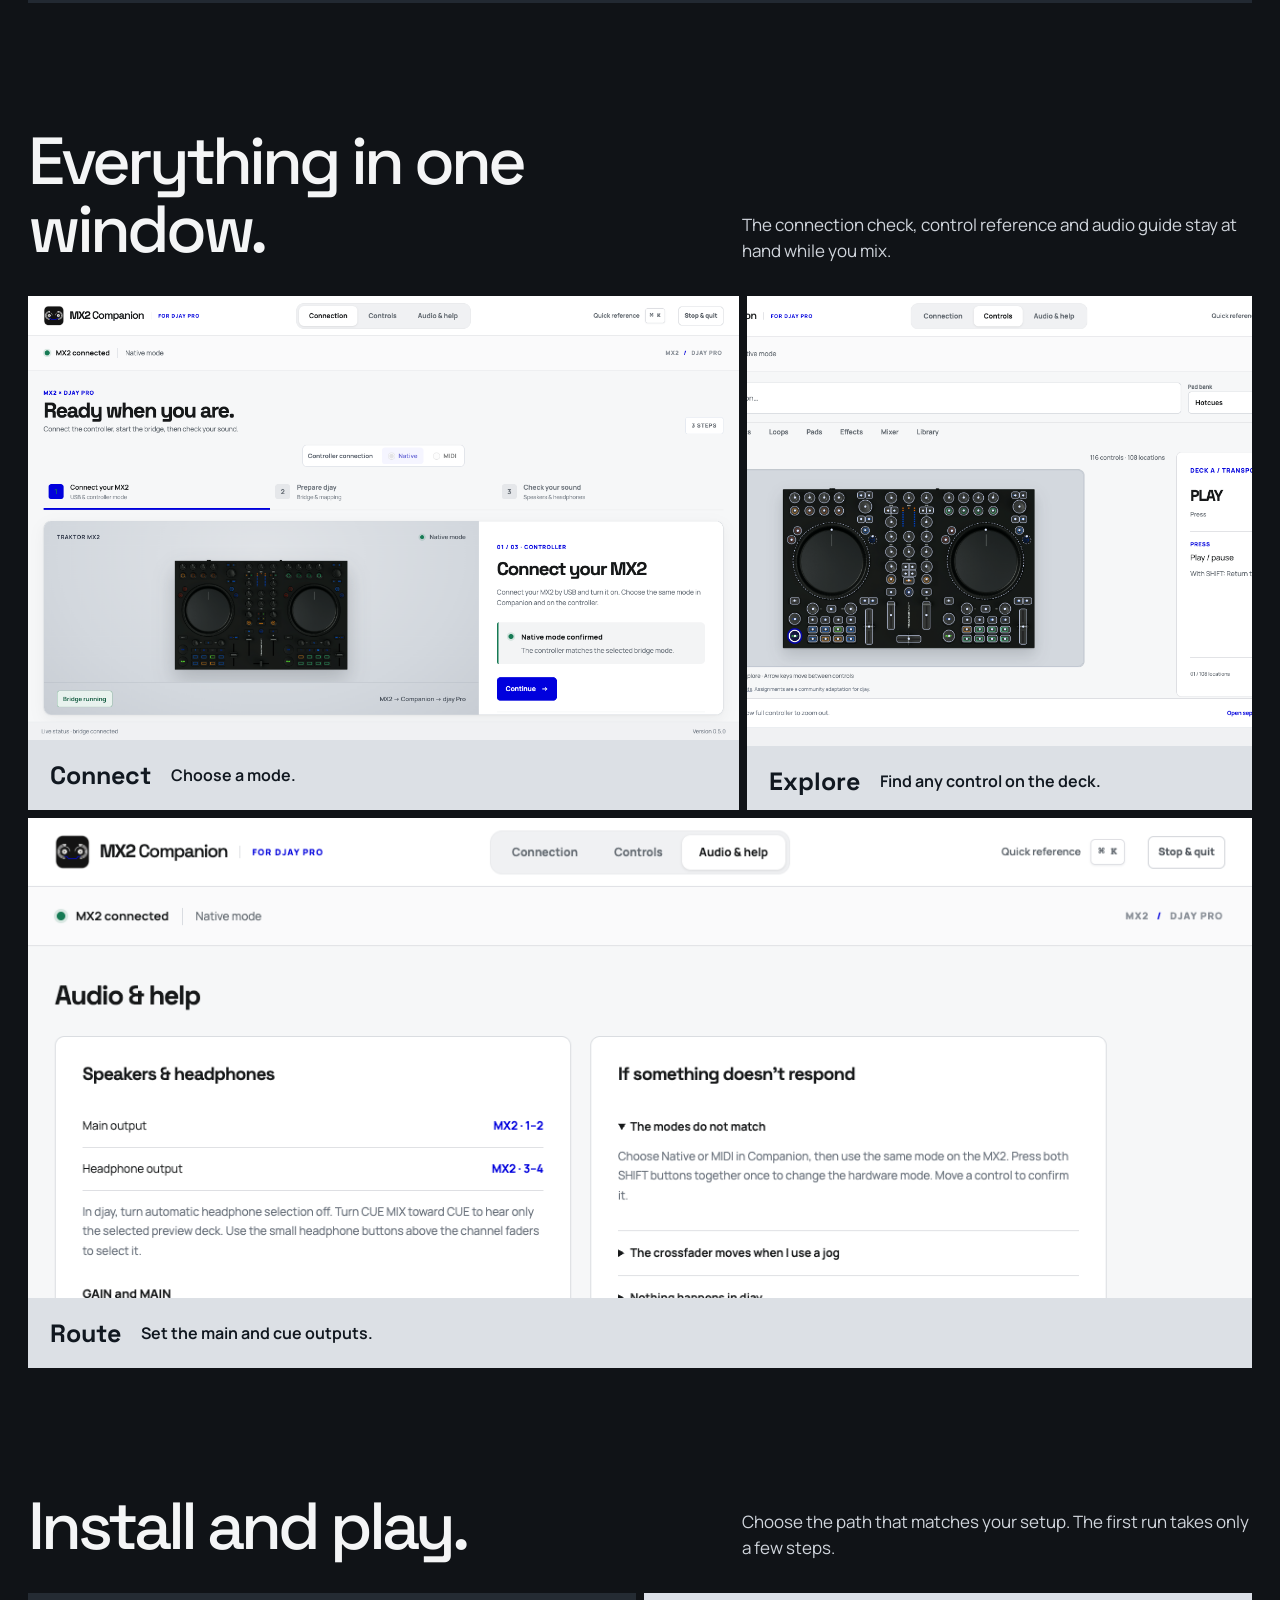
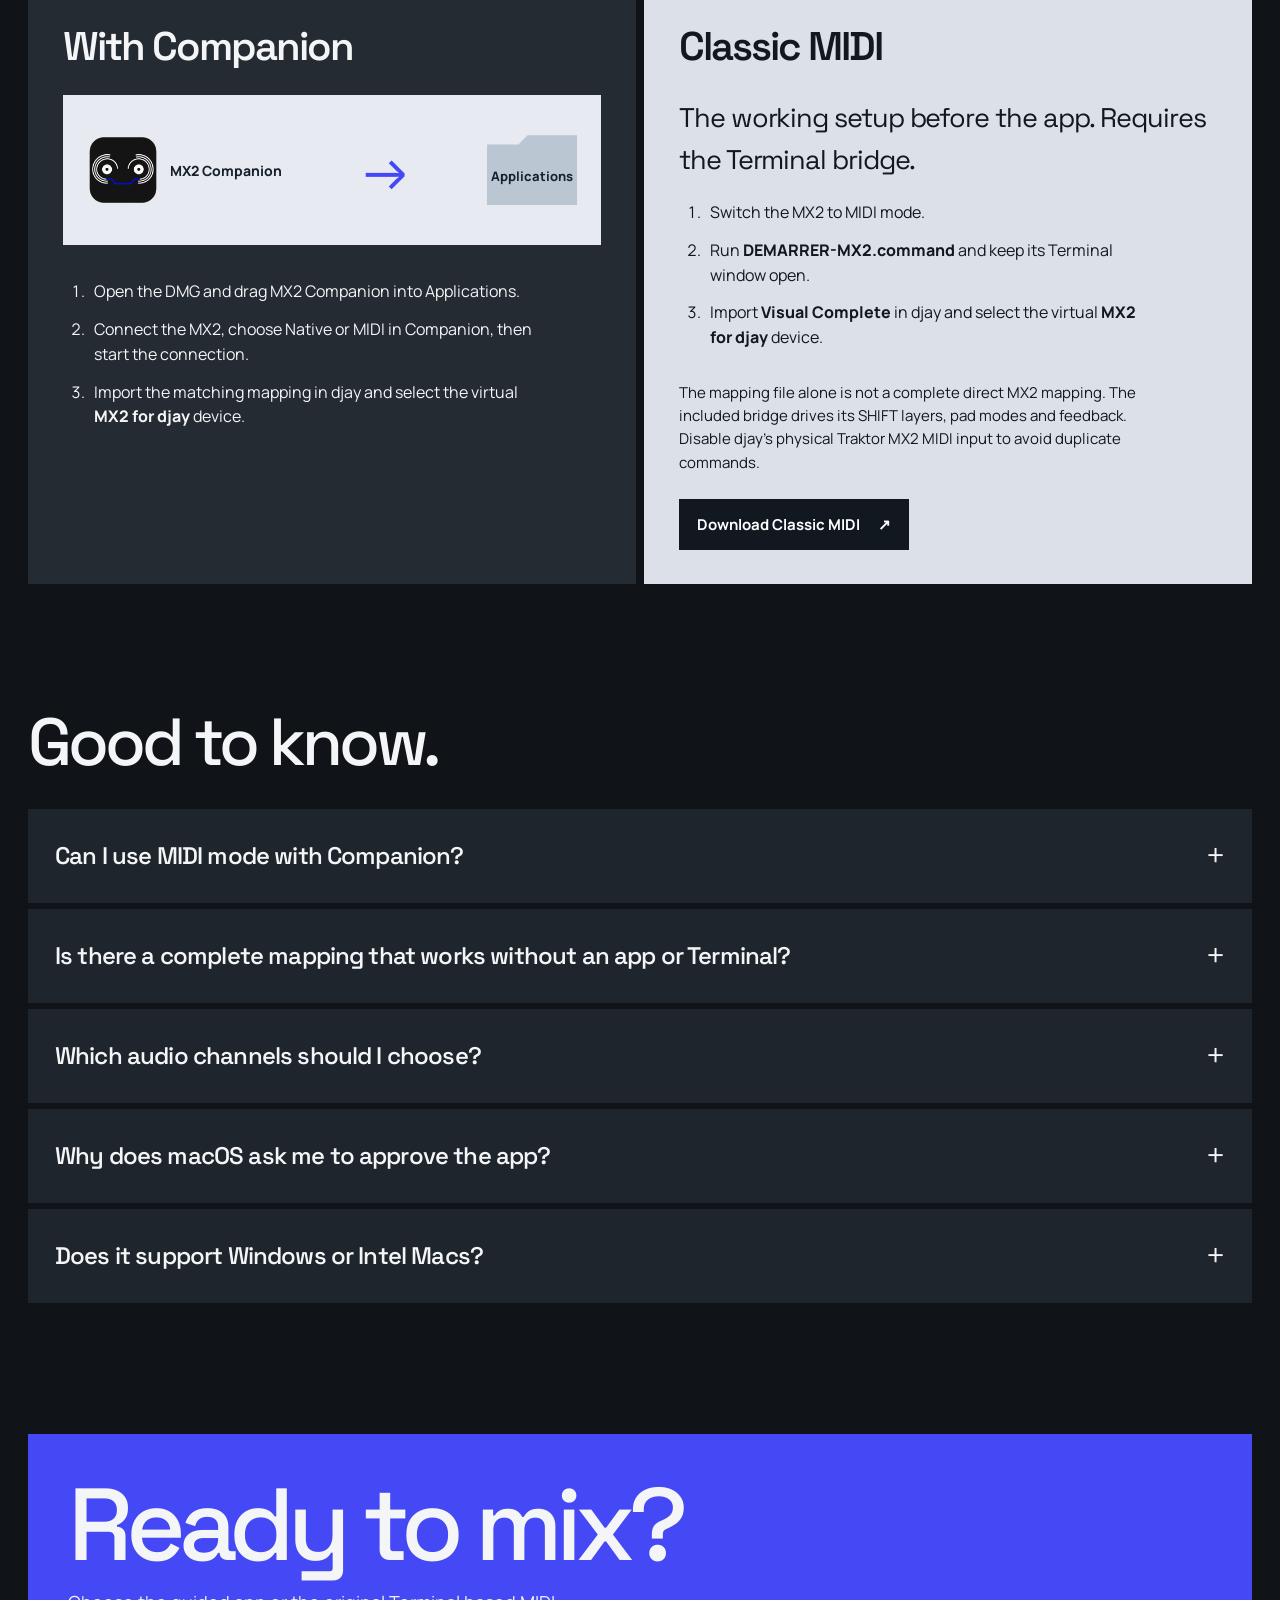
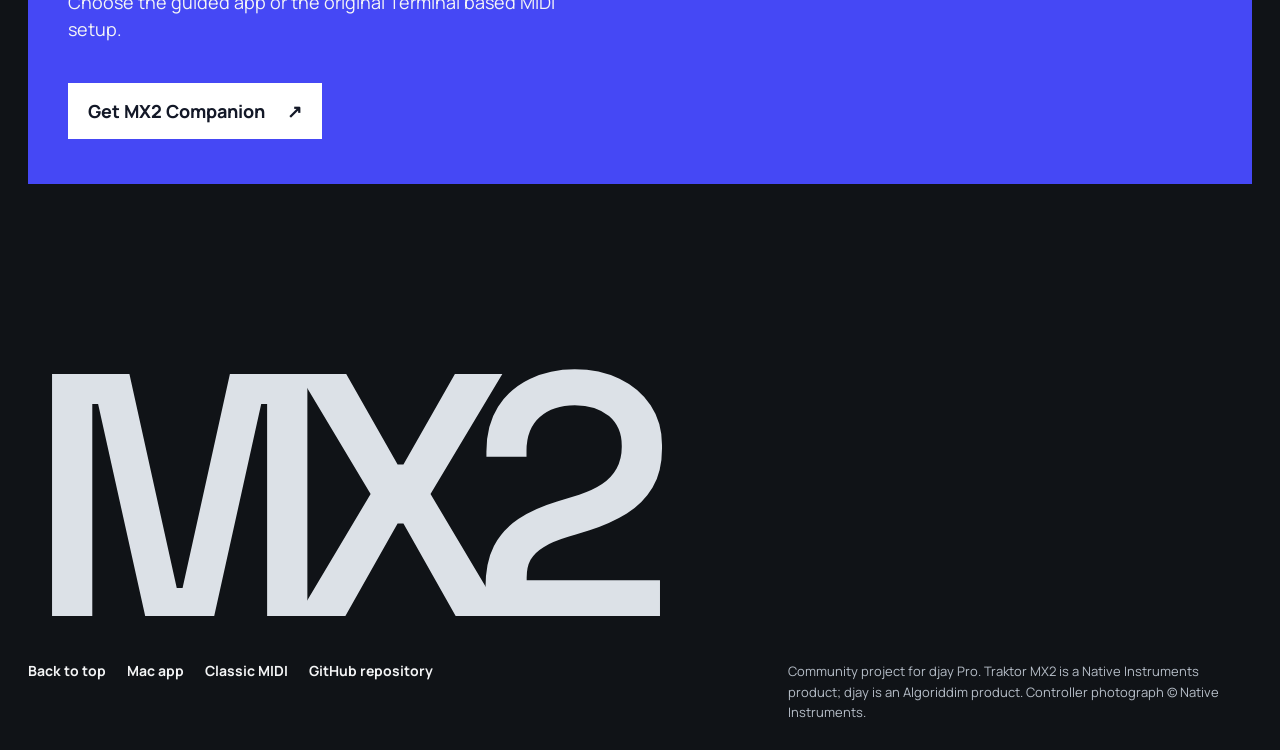
==== commit 4a3fc7bf: "Clarify that Classic MIDI requires its bridge" ====
--- a/docs/index.html
+++ b/docs/index.html
@@ -4,7 +4,7 @@
   <meta charset="utf-8">
   <meta name="viewport" content="width=device-width, initial-scale=1">
   <meta name="theme-color" content="#101317">
-  <meta name="description" content="Use the Traktor MX2 with djay Pro on Mac. Install MX2 Companion or run the original MIDI setup without the app.">
+  <meta name="description" content="Use the Traktor MX2 with djay Pro on Mac through MX2 Companion or the original Terminal MIDI bridge. A standalone mapping is not available in this release.">
   <title>MX2 Companion — Traktor MX2 for djay Pro</title>
   <link rel="icon" href="assets/app-icon.png">
   <link rel="stylesheet" href="site.css">
@@ -32,10 +32,10 @@
     </div>
 
     <section id="choose" class="choice-section" aria-labelledby="choose-title">
-      <div class="section-intro"><h2 id="choose-title">Pick a route.</h2><p>Both use the MX2 with djay Pro. Companion offers a guided window; Classic MIDI restores the working pre-app setup.</p></div>
+      <div class="section-intro"><h2 id="choose-title">Pick a route.</h2><p>Companion offers a guided window. Classic MIDI uses the original Terminal bridge. Neither download is a standalone djay mapping.</p></div>
       <div class="route-picker" role="group" aria-label="Connection route">
         <button type="button" class="route-button selected" data-route="companion" aria-pressed="true"><span>Companion</span><small>Native or MIDI · full controls</small></button>
-        <button type="button" class="route-button" data-route="classic" aria-pressed="false"><span>Classic MIDI</span><small>Original bridge · no app</small></button>
+        <button type="button" class="route-button" data-route="classic" aria-pressed="false"><span>Classic MIDI</span><small>Original bridge · Terminal required</small></button>
       </div>
       <div class="route-content" aria-live="polite">
         <div class="route-number" id="route-number">293</div>
@@ -58,7 +58,7 @@
       <div class="section-intro"><h2 id="install-title">Install and play.</h2><p>Choose the path that matches your setup. The first run takes only a few steps.</p></div>
       <div class="install-board">
         <article class="install-card"><h3>With Companion</h3><div class="drop-visual" aria-hidden="true"><span class="drop-app"><img src="assets/app-icon.png" width="72" height="72" alt="">MX2 Companion</span><span class="drop-arrow">→</span><span class="drop-folder">Applications</span></div><ol><li>Open the DMG and drag MX2 Companion into Applications.</li><li>Connect the MX2, choose Native or MIDI in Companion, then start the connection.</li><li>Import the matching mapping in djay and select the virtual <b>MX2 for djay</b> device.</li></ol></article>
-        <article class="install-card direct-card"><h3>Classic MIDI</h3><p class="large-note">The working setup before the app.</p><ol><li>Switch the MX2 to MIDI mode.</li><li>Run <b>DEMARRER-MX2.command</b> and keep its Terminal window open.</li><li>Import <b>Visual Complete</b> in djay and select the virtual <b>MX2 for djay</b> device.</li></ol><p class="limits">The package includes the original 293-action mapping and the MIDI bridge that drives its SHIFT layers, pad modes and feedback. Disable djay’s physical Traktor MX2 MIDI input to avoid duplicate commands.</p><a href="downloads/MX2-Classic-MIDI-0.5.0.zip" download>Download Classic MIDI <span aria-hidden="true">↗</span></a></article>
+        <article class="install-card direct-card"><h3>Classic MIDI</h3><p class="large-note">The working setup before the app. Requires the Terminal bridge.</p><ol><li>Switch the MX2 to MIDI mode.</li><li>Run <b>DEMARRER-MX2.command</b> and keep its Terminal window open.</li><li>Import <b>Visual Complete</b> in djay and select the virtual <b>MX2 for djay</b> device.</li></ol><p class="limits">The mapping file alone is not a complete direct MX2 mapping. The included bridge drives its SHIFT layers, pad modes and feedback. Disable djay’s physical Traktor MX2 MIDI input to avoid duplicate commands.</p><a href="downloads/MX2-Classic-MIDI-0.5.0.zip" download>Download Classic MIDI <span aria-hidden="true">↗</span></a></article>
       </div>
     </section>
 
@@ -66,7 +66,7 @@
       <div class="section-intro"><h2 id="questions-title">Good to know.</h2></div>
       <div class="question-list">
         <details><summary>Can I use MIDI mode with Companion?</summary><p>Yes. Select MIDI in Companion and on the MX2, then use the Visual Complete mapping with the virtual MX2 for djay device in djay.</p></details>
-        <details><summary>Can I use the mapping without the app?</summary><p>Yes. Use the Classic MIDI package. Keep its Terminal launcher open while mixing: the Visual Complete mapping depends on that bridge for deck modes, SHIFT, pad banks and feedback.</p></details>
+        <details><summary>Is there a complete mapping that works without an app or Terminal?</summary><p>Not in this release. Visual Complete requires Companion or the included MIDI bridge. Importing that file directly for the physical Traktor MX2 will not provide its SHIFT layers, four pad banks or feedback.</p></details>
         <details><summary>Which audio channels should I choose?</summary><p>Set the MX2 main output to channels 1–2 and headphones to 3–4 in djay. For a single-deck preview, select the deck’s headphone cue and turn CUE MIX toward CUE.</p></details>
         <details><summary>Why does macOS ask me to approve the app?</summary><p>This build is not notarized by Apple. If macOS blocks the first launch, open System Settings → Privacy &amp; Security and choose Open Anyway after trying to open the app. <a href="https://support.apple.com/en-ie/102445">See Apple’s instructions</a>.</p></details>
         <details><summary>Does it support Windows or Intel Macs?</summary><p>The downloadable app is built for Apple silicon Macs. Windows and Intel Mac packages have not been validated on controller hardware.</p></details>
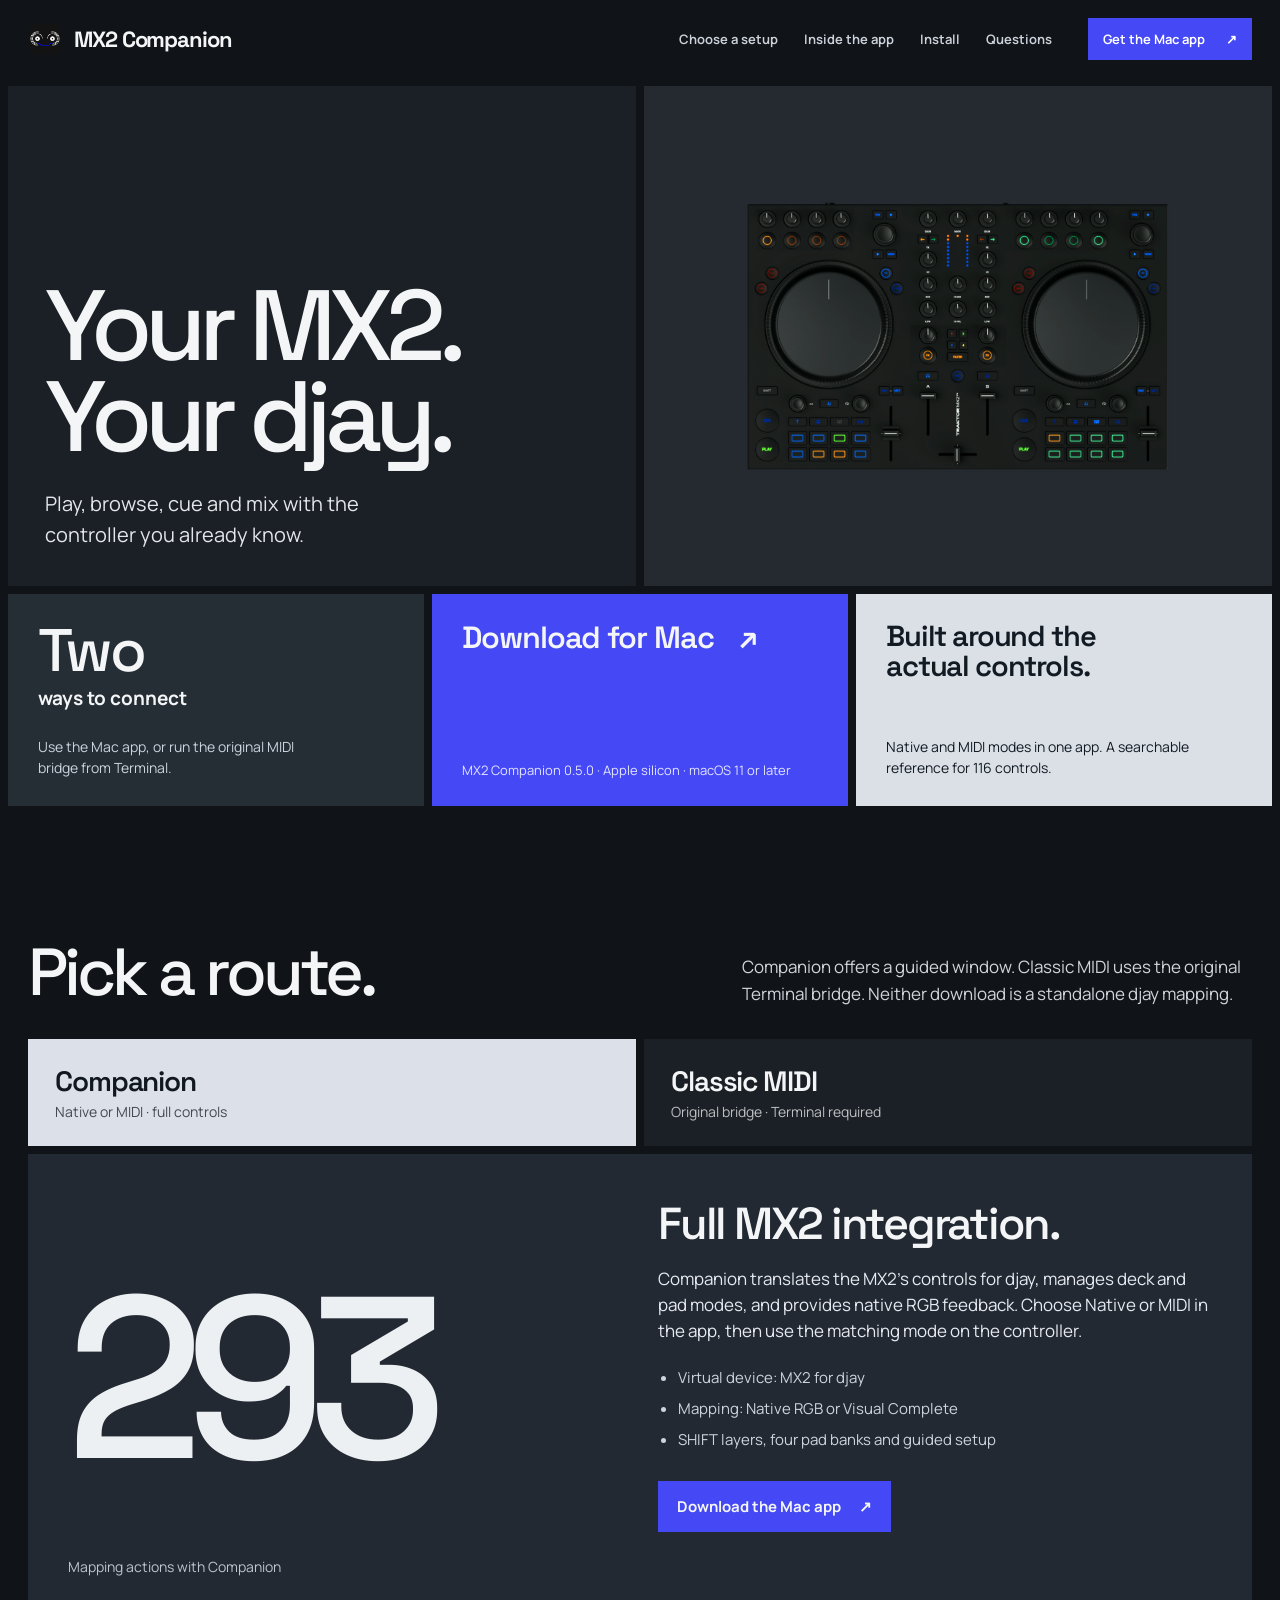
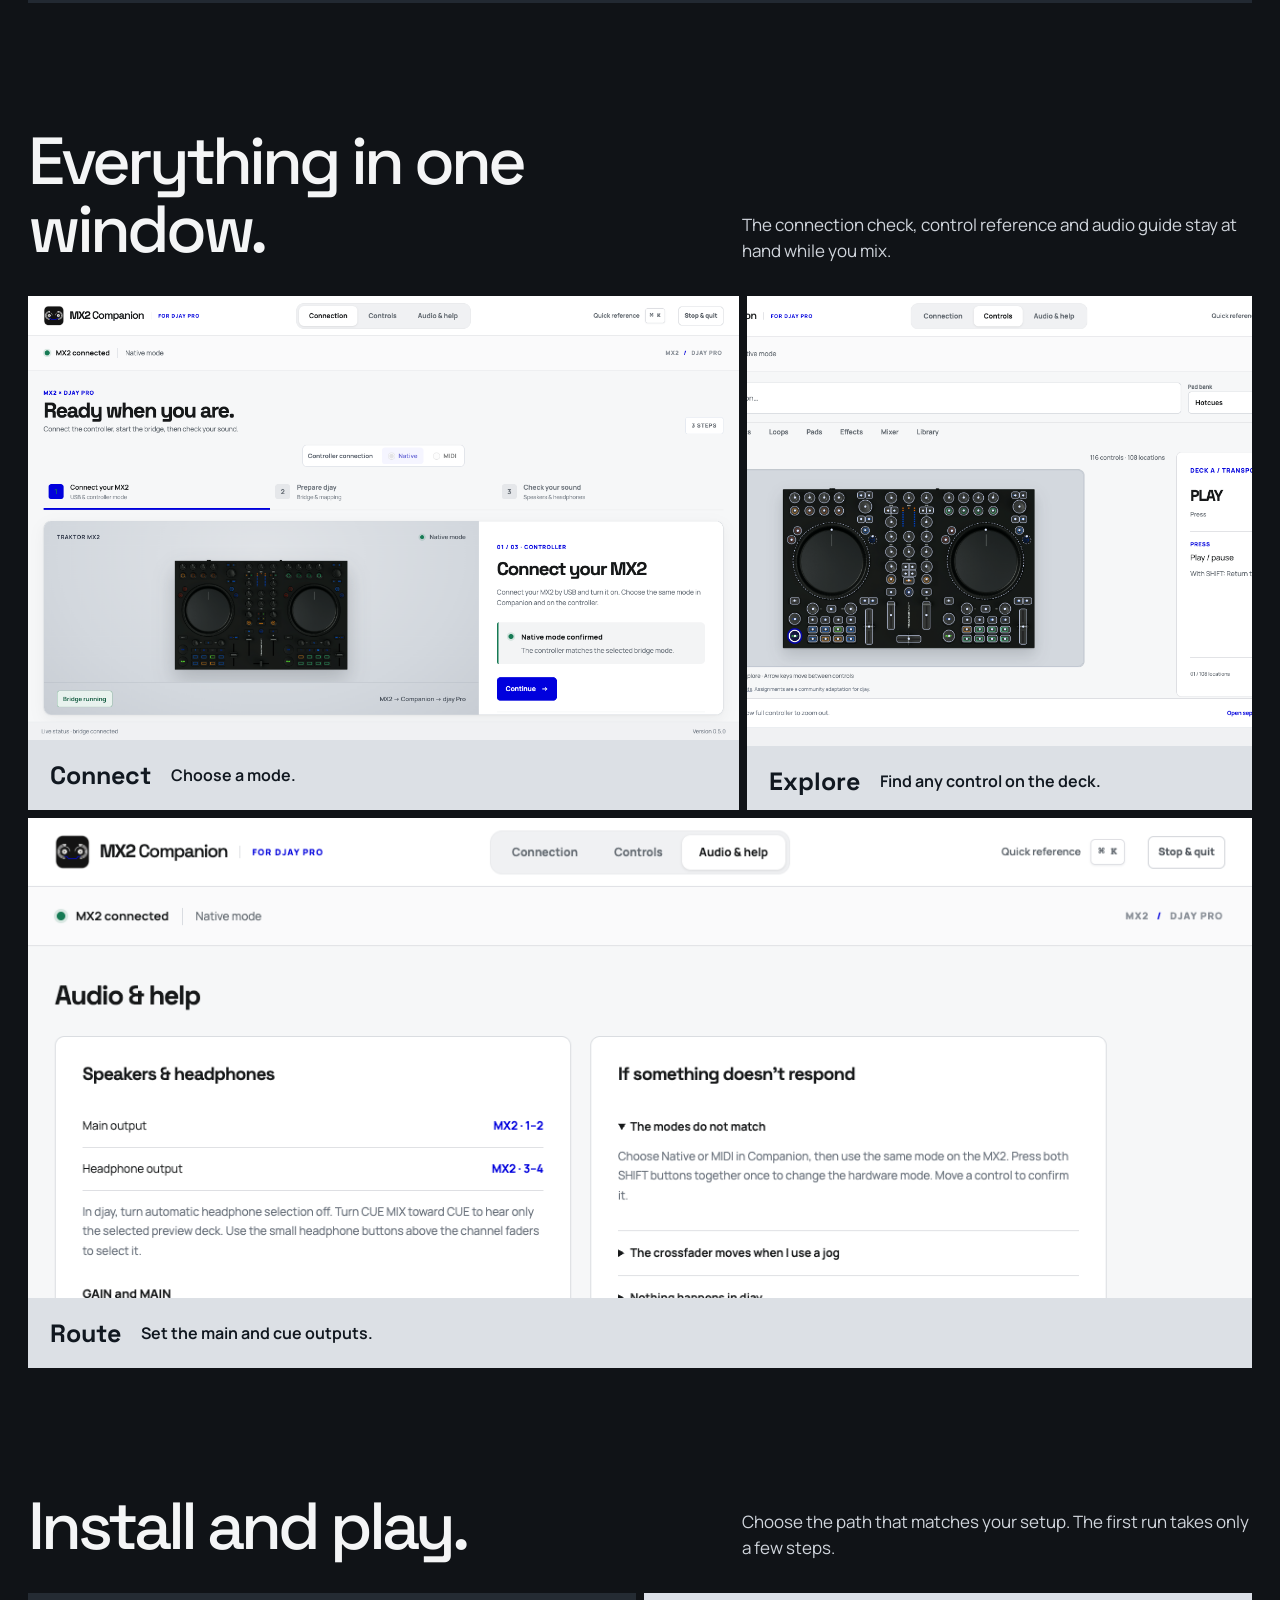
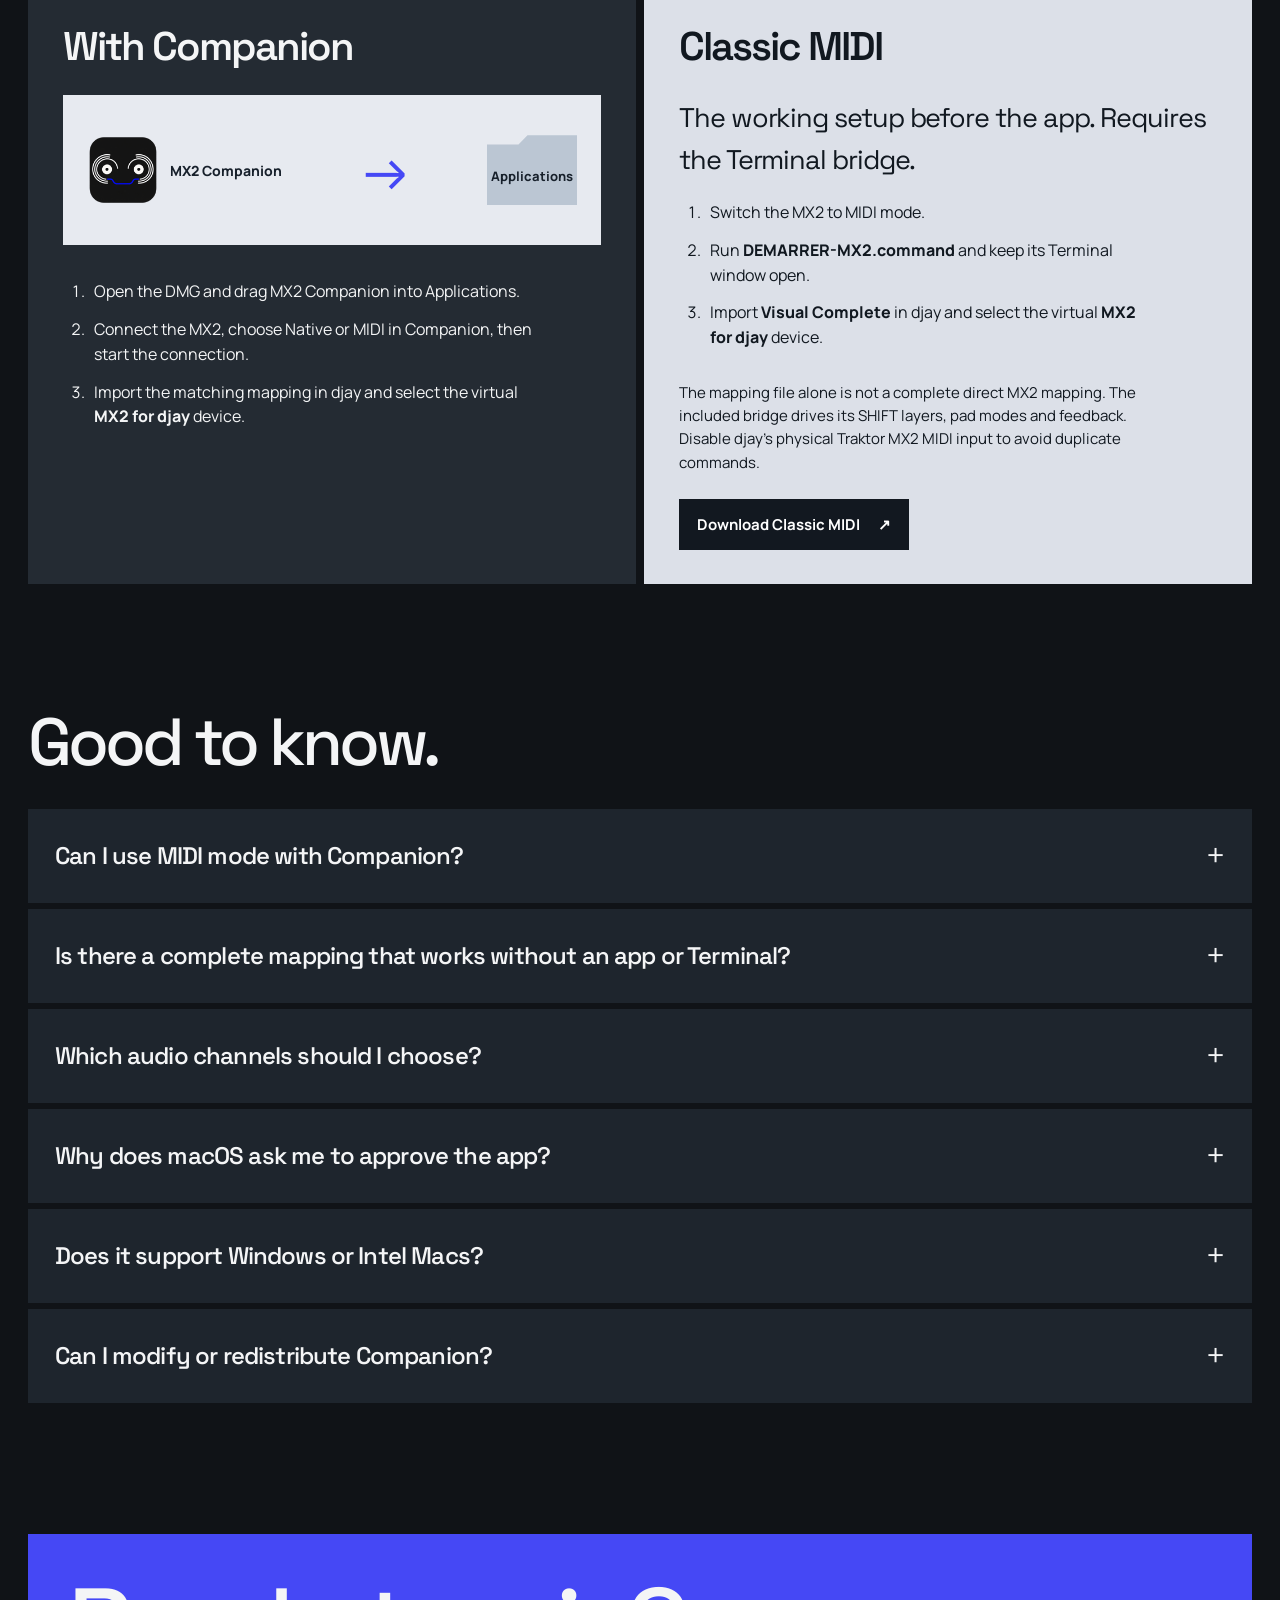
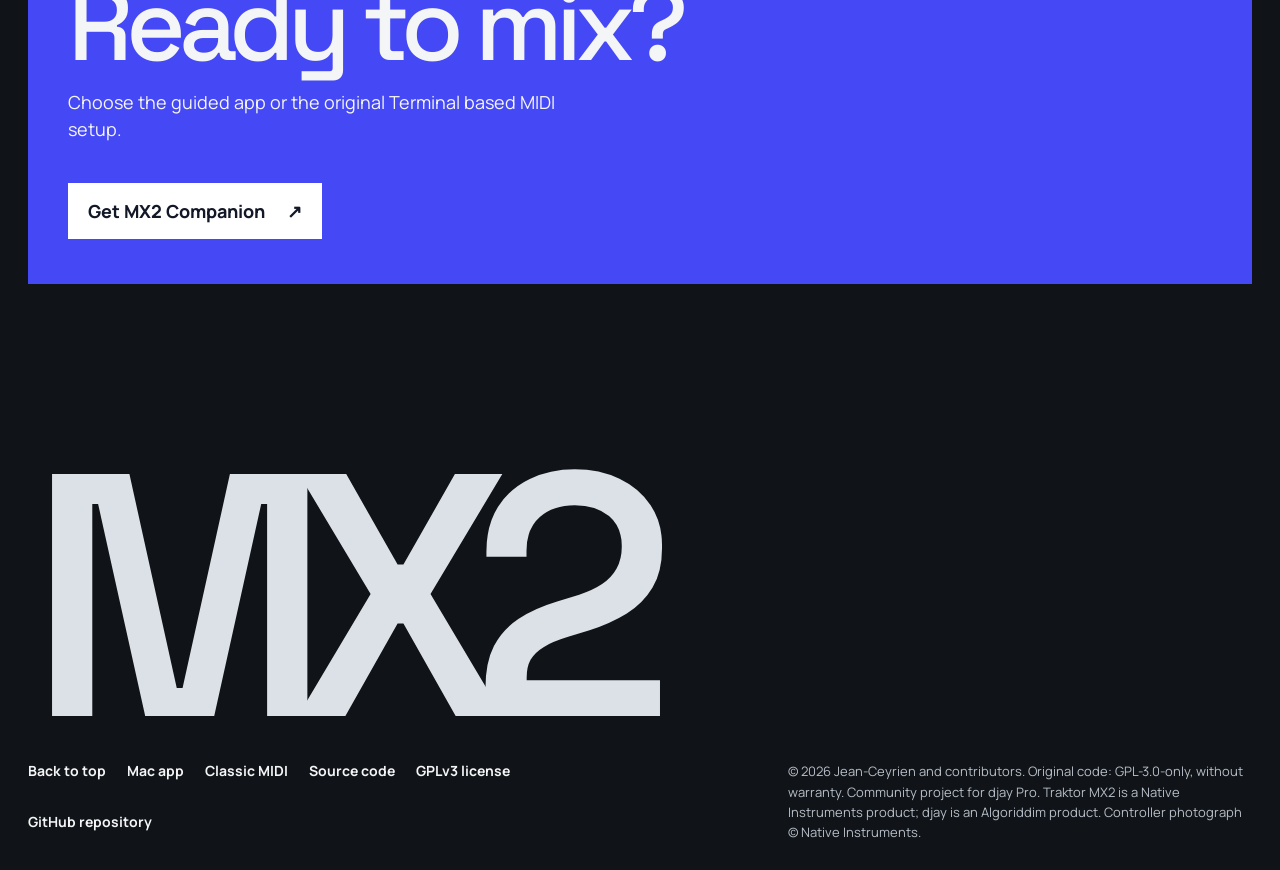
==== commit 368eb1ce: "License MX2 Companion under GPLv3 and publish corresponding source" ====
--- a/docs/index.html
+++ b/docs/index.html
@@ -70,12 +70,13 @@
         <details><summary>Which audio channels should I choose?</summary><p>Set the MX2 main output to channels 1–2 and headphones to 3–4 in djay. For a single-deck preview, select the deck’s headphone cue and turn CUE MIX toward CUE.</p></details>
         <details><summary>Why does macOS ask me to approve the app?</summary><p>This build is not notarized by Apple. If macOS blocks the first launch, open System Settings → Privacy &amp; Security and choose Open Anyway after trying to open the app. <a href="https://support.apple.com/en-ie/102445">See Apple’s instructions</a>.</p></details>
         <details><summary>Does it support Windows or Intel Macs?</summary><p>The downloadable app is built for Apple silicon Macs. Windows and Intel Mac packages have not been validated on controller hardware.</p></details>
+        <details><summary>Can I modify or redistribute Companion?</summary><p>Yes. The original project code is licensed under GNU GPL version 3 only, without warranty. Redistributed versions must comply with the GPL, including access to corresponding source code. <a href="downloads/MX2-Companion-0.5.0-source.zip" download>Download the 0.5.0 source</a> or read the <a href="licensing.html">license and third-party notices</a>.</p></details>
       </div>
     </section>
 
     <section class="closing" aria-labelledby="closing-title"><div><h2 id="closing-title">Ready to mix?</h2><p>Choose the guided app or the original Terminal based MIDI setup.</p><a href="downloads/MX2-Companion-0.5.0-macOS-arm64.dmg" download>Get MX2 Companion <span aria-hidden="true">↗</span></a></div></section>
   </main>
 
-  <footer><div class="footer-mark">MX2</div><div class="footer-links"><a href="#top">Back to top</a><a href="downloads/MX2-Companion-0.5.0-macOS-arm64.dmg" download>Mac app</a><a href="downloads/MX2-Classic-MIDI-0.5.0.zip" download>Classic MIDI</a><a href="https://github.com/Jean-Ceyrien/mx2-companion">GitHub repository</a></div><p>Community project for djay Pro. Traktor MX2 is a Native Instruments product; djay is an Algoriddim product. Controller photograph © Native Instruments.</p></footer>
+  <footer><div class="footer-mark">MX2</div><div class="footer-links"><a href="#top">Back to top</a><a href="downloads/MX2-Companion-0.5.0-macOS-arm64.dmg" download>Mac app</a><a href="downloads/MX2-Classic-MIDI-0.5.0.zip" download>Classic MIDI</a><a href="downloads/MX2-Companion-0.5.0-source.zip" download>Source code</a><a href="licensing.html">GPLv3 license</a><a href="https://github.com/Jean-Ceyrien/mx2-companion">GitHub repository</a></div><p>© 2026 Jean-Ceyrien and contributors. Original code: GPL-3.0-only, without warranty. Community project for djay Pro. Traktor MX2 is a Native Instruments product; djay is an Algoriddim product. Controller photograph © Native Instruments.</p></footer>
 </body>
 </html>
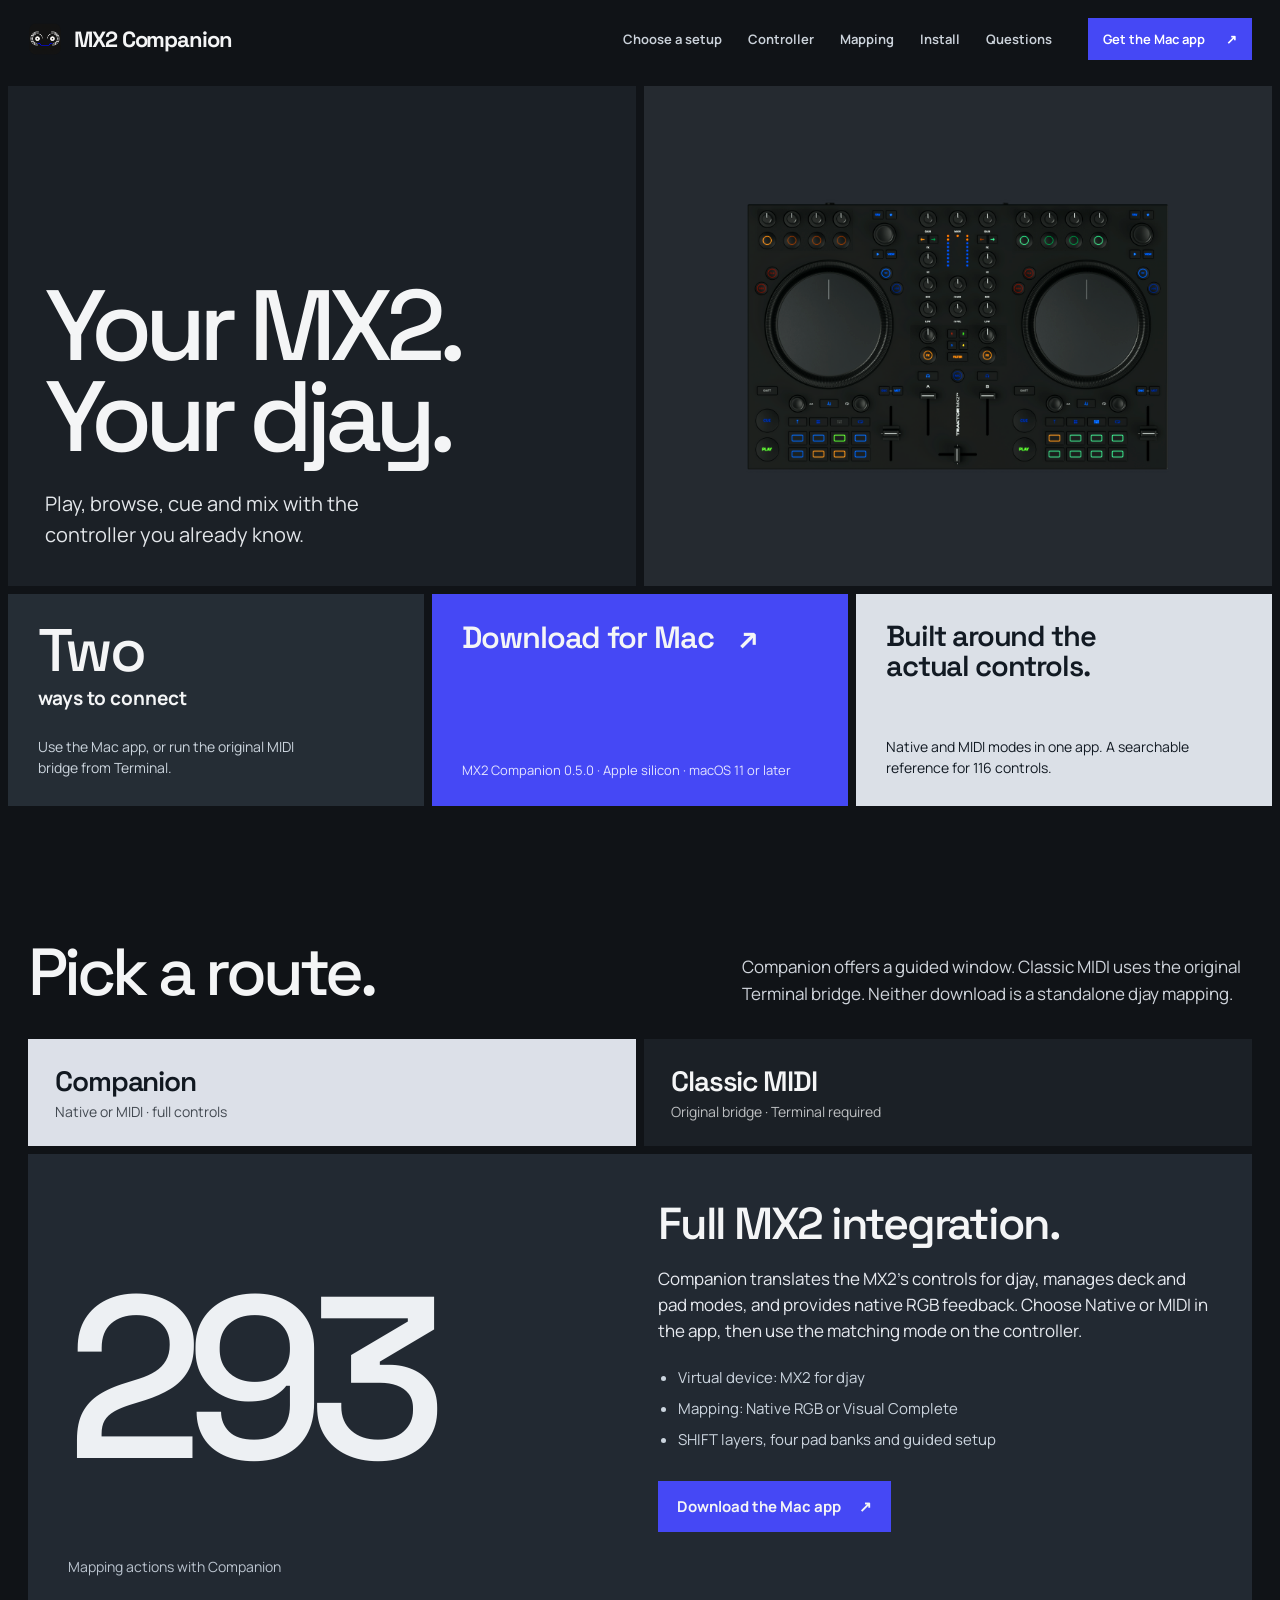
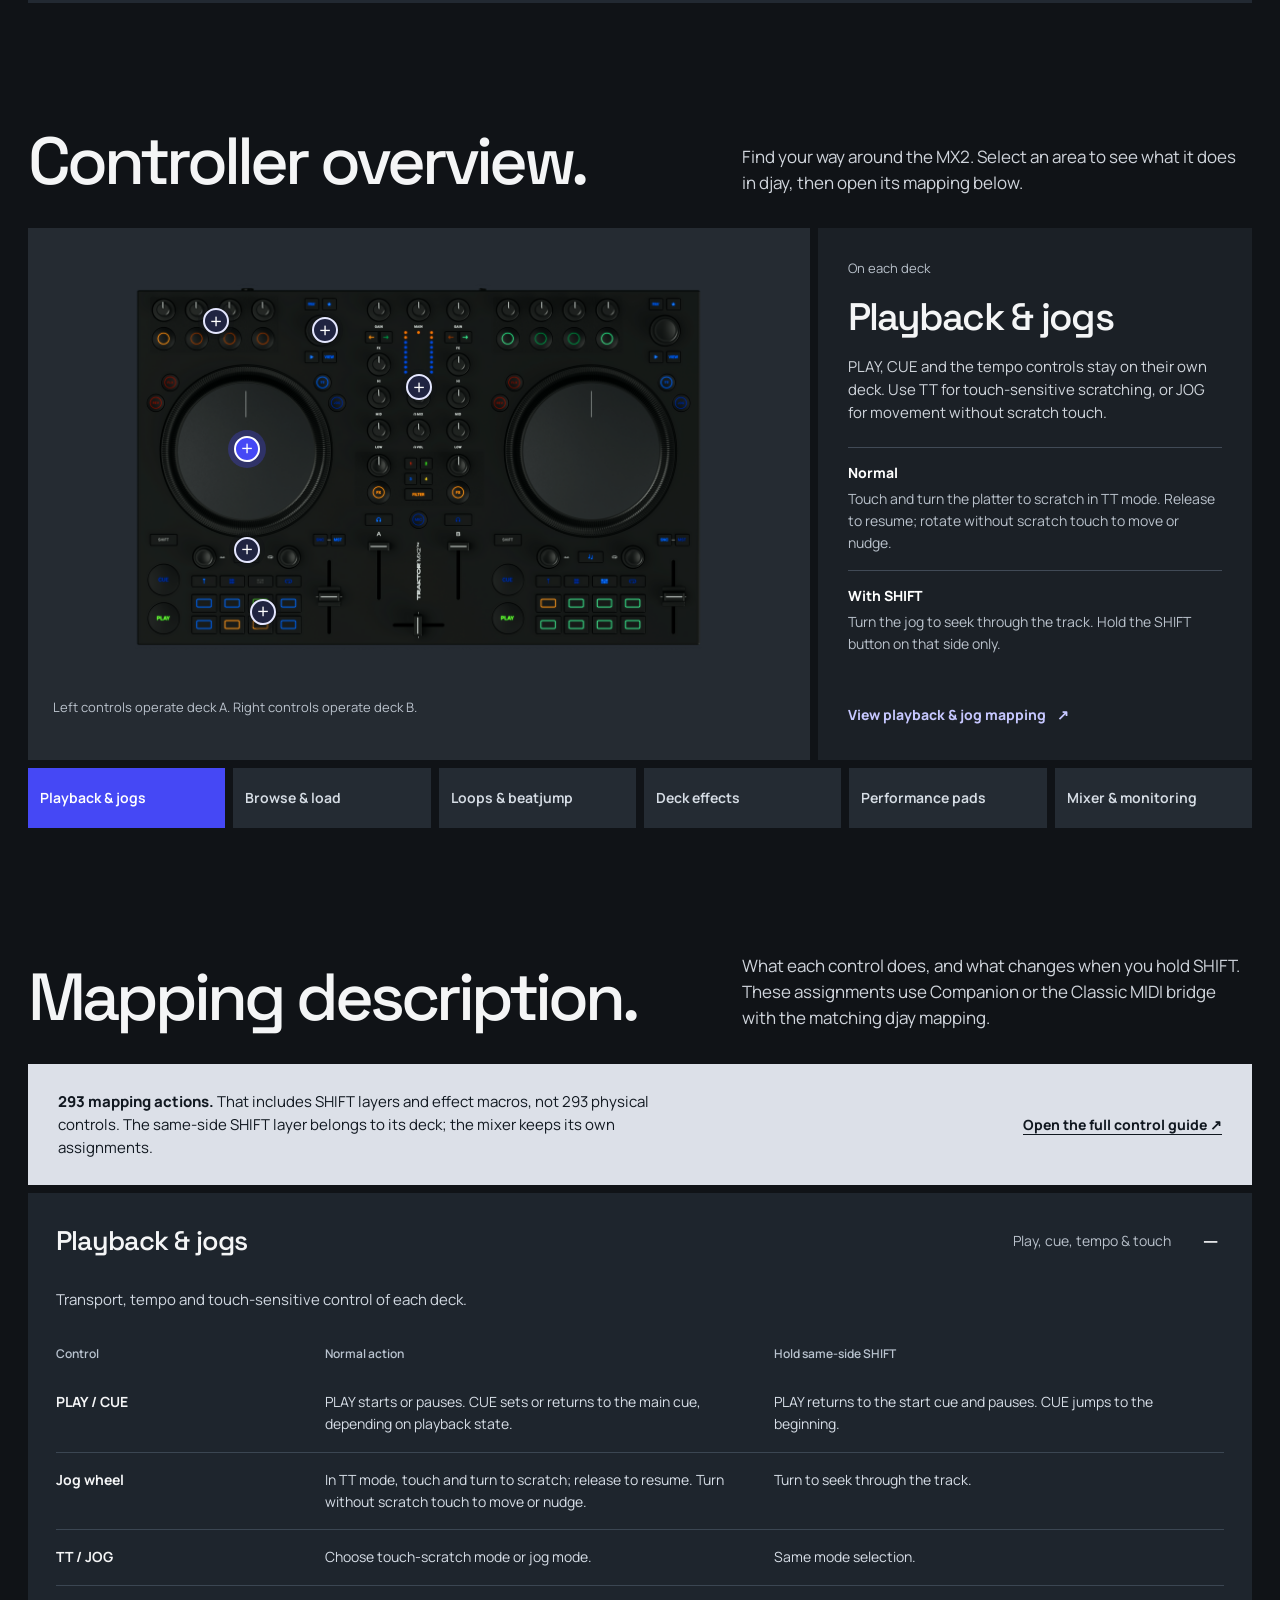
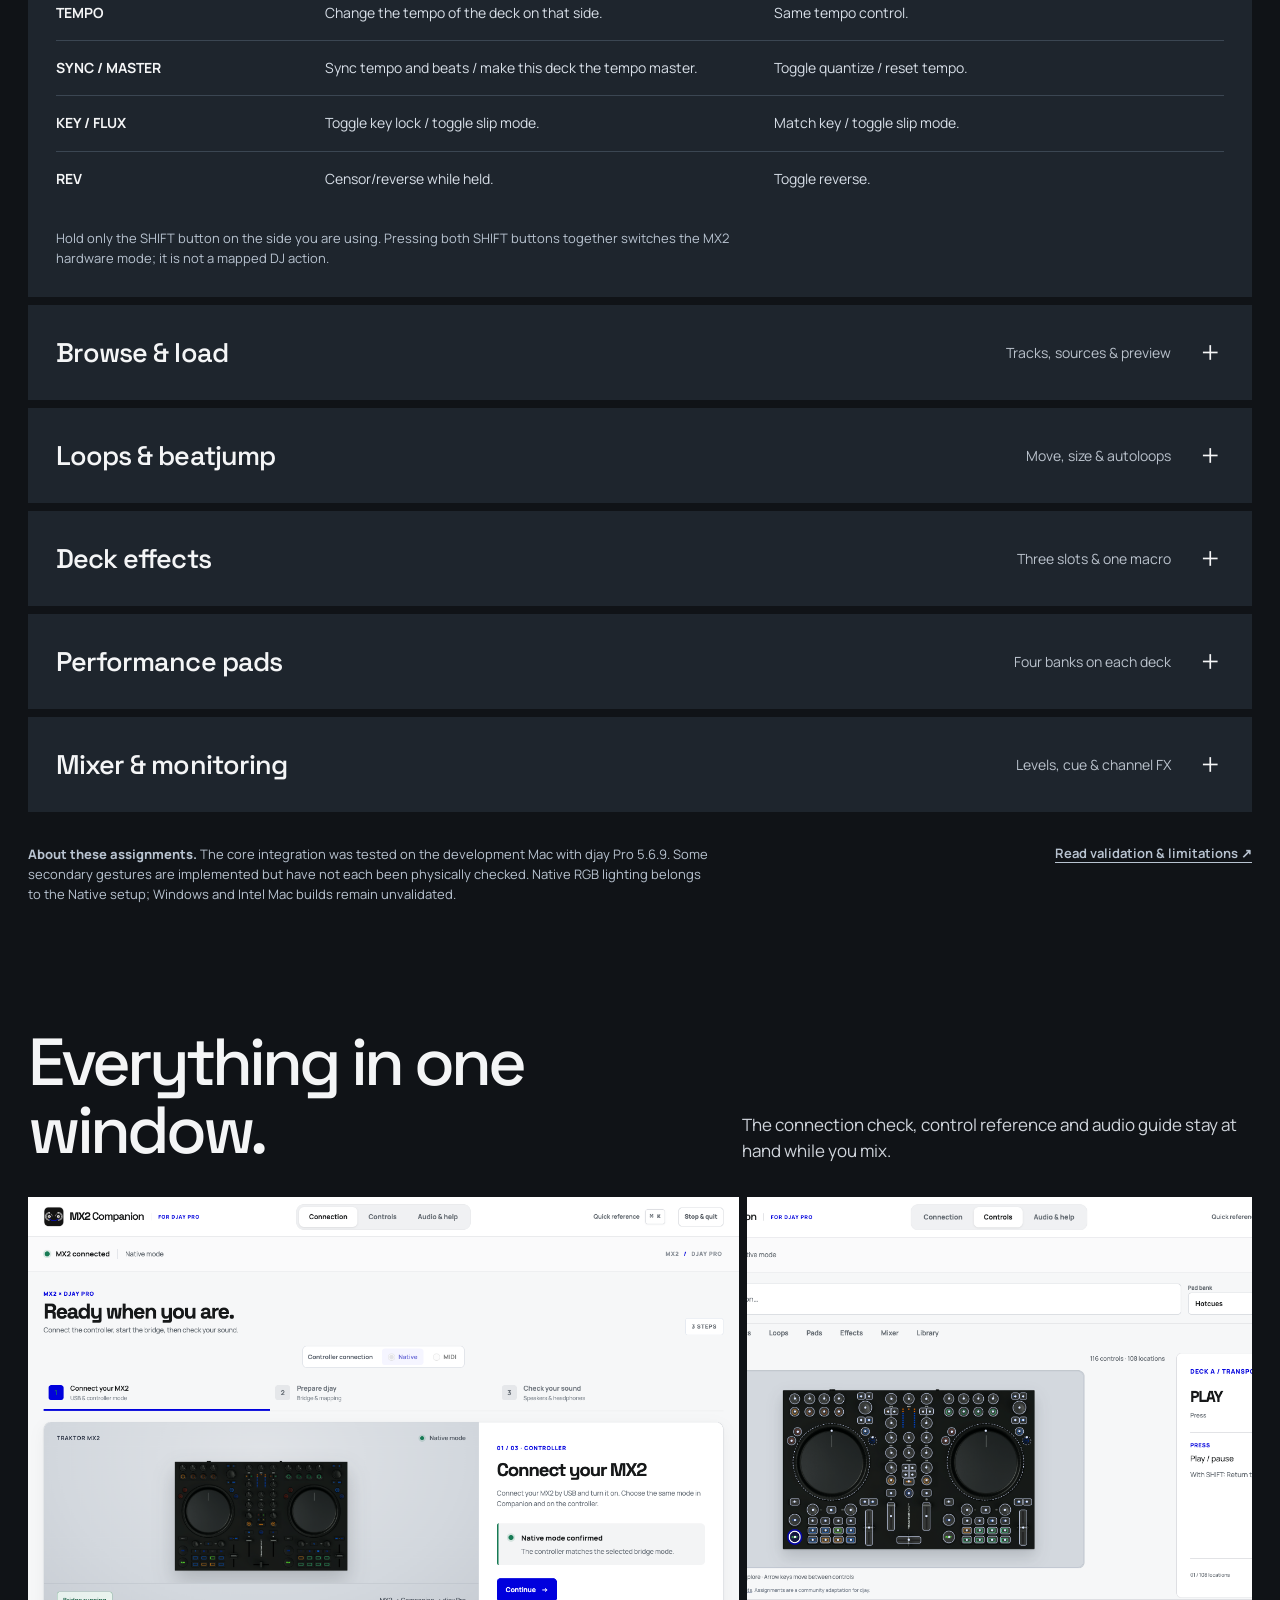
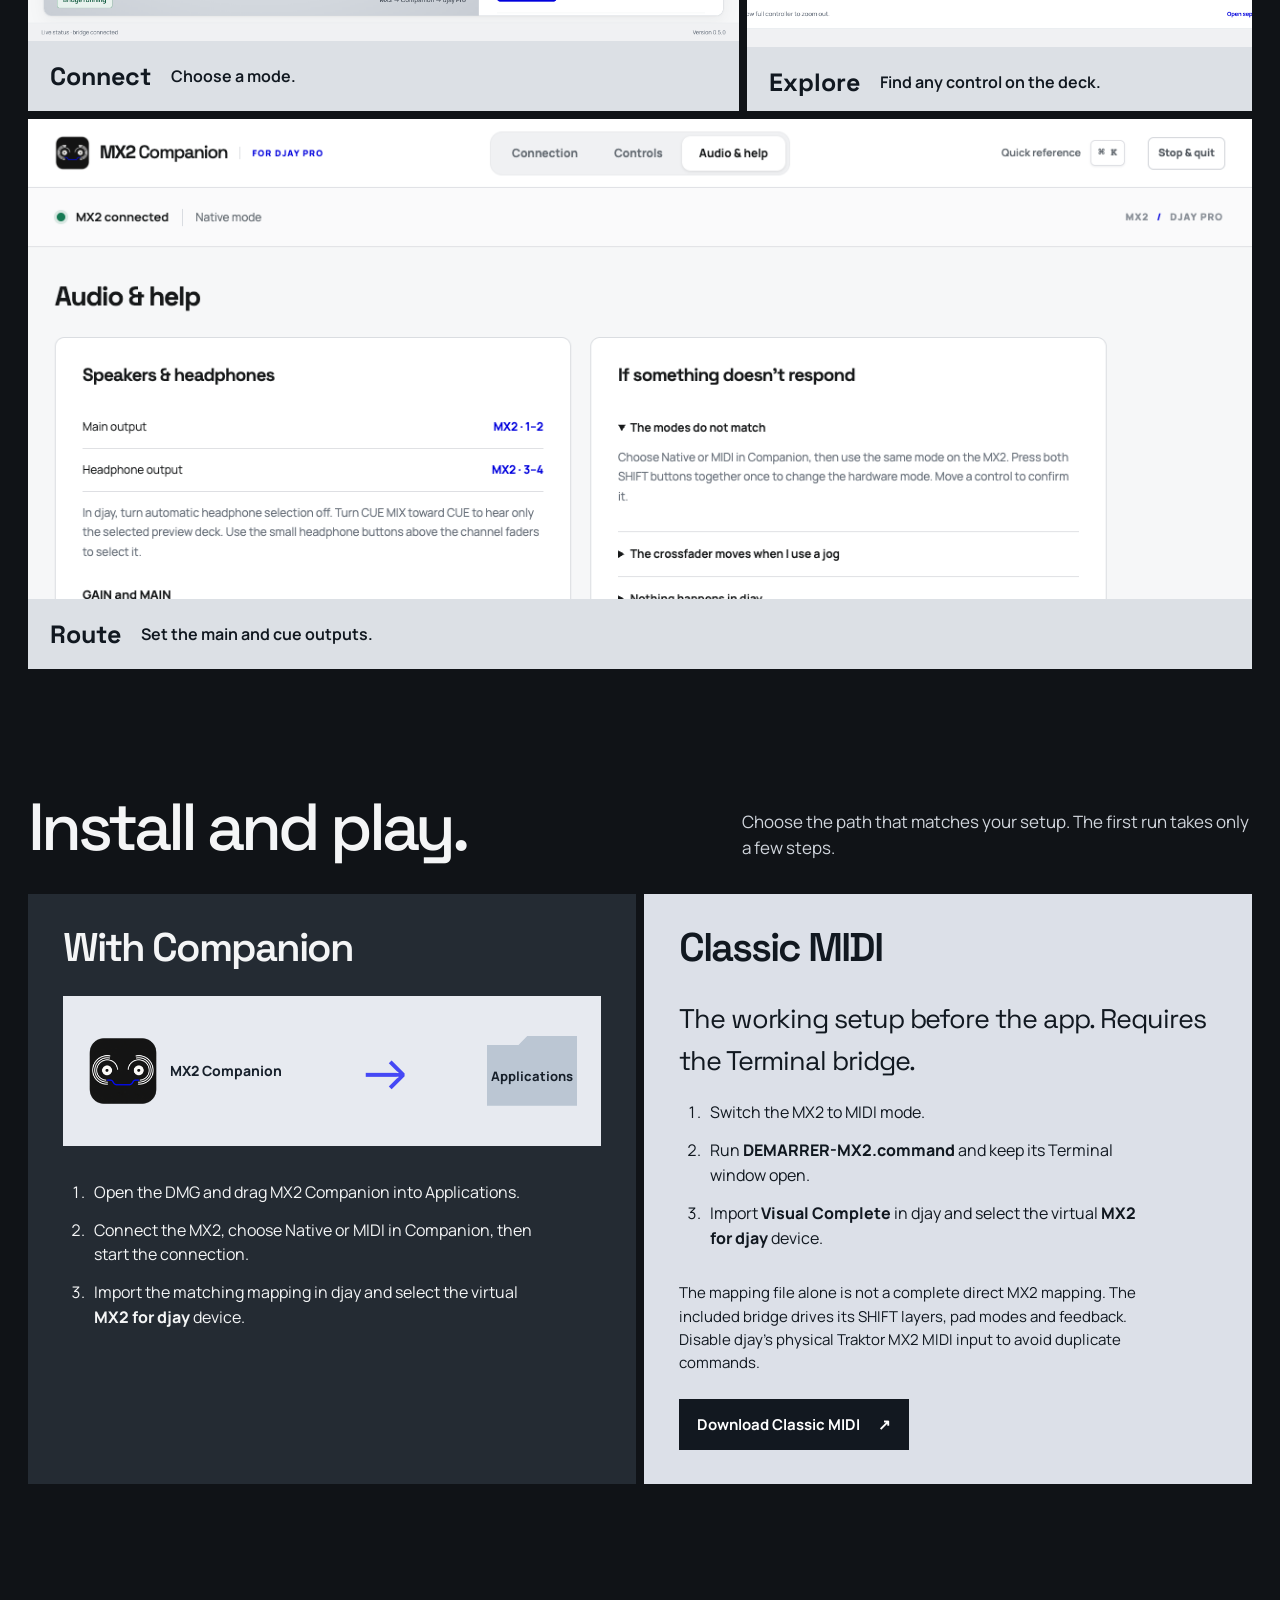
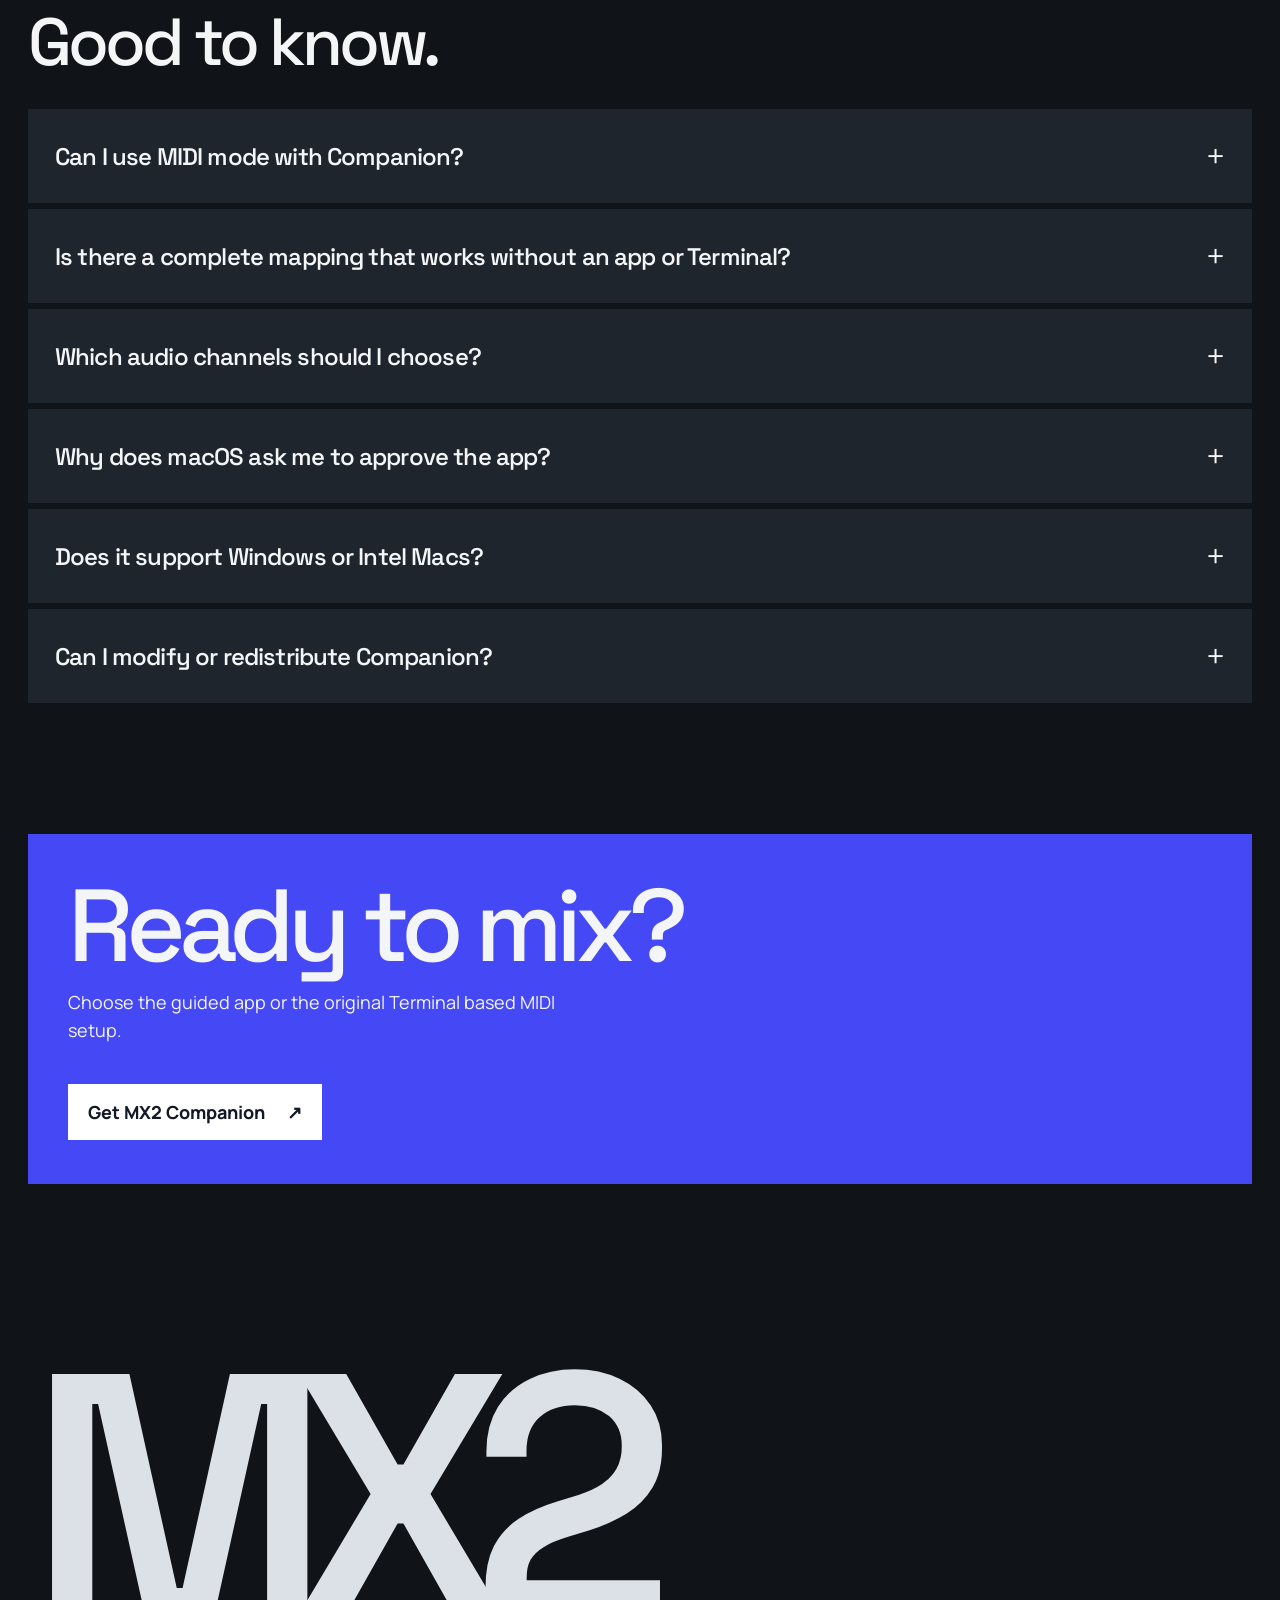
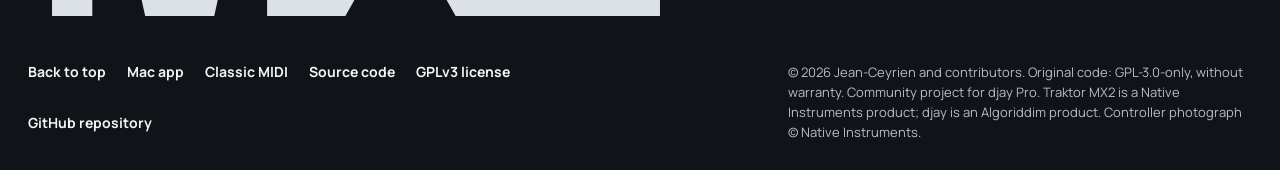
==== commit ee59b24a: "Document controller overview and djay mapping controls" ====
--- a/docs/index.html
+++ b/docs/index.html
@@ -7,14 +7,14 @@
   <meta name="description" content="Use the Traktor MX2 with djay Pro on Mac through MX2 Companion or the original Terminal MIDI bridge. A standalone mapping is not available in this release.">
   <title>MX2 Companion — Traktor MX2 for djay Pro</title>
   <link rel="icon" href="assets/app-icon.png">
-  <link rel="stylesheet" href="site.css">
-  <script src="site.js" defer></script>
+  <link rel="stylesheet" href="site.css?v=20261022-controls">
+  <script src="site.js?v=20261022-controls" defer></script>
 </head>
 <body>
   <a class="skip" href="#main">Skip to content</a>
   <header class="topbar">
     <a class="brand" href="#top" aria-label="MX2 Companion, home"><img src="assets/app-icon.png" width="34" height="34" alt=""><span>MX2 Companion</span></a>
-    <nav aria-label="Main navigation"><a href="#choose">Choose a setup</a><a href="#inside">Inside the app</a><a href="#install">Install</a><a href="#questions">Questions</a></nav>
+    <nav aria-label="Main navigation"><a href="#choose">Choose a setup</a><a href="#controller-overview">Controller</a><a href="#mapping-description">Mapping</a><a href="#install">Install</a><a href="#questions">Questions</a></nav>
     <a class="header-download" href="downloads/MX2-Companion-0.5.0-macOS-arm64.dmg" download>Get the Mac app <span aria-hidden="true">↗</span></a>
   </header>
 
@@ -43,6 +43,29 @@
         <p class="route-foot" id="route-foot">Mapping actions with Companion</p>
       </div>
       <noscript><p class="no-script">For the original MIDI setup without the app, <a href="downloads/MX2-Classic-MIDI-0.5.0.zip">download the Classic MIDI package</a>. It includes the mapping, Terminal launcher and setup guide.</p></noscript>
+    </section>
+
+    <section id="controller-overview" class="overview-section" aria-labelledby="overview-title">
+      <div class="section-intro"><h2 id="overview-title">Controller overview.</h2><p>Find your way around the MX2. Select an area to see what it does in djay, then open its mapping below.</p></div>
+      <div class="overview-board">
+        <figure class="overview-controller"><div class="controller-canvas"><img src="assets/mx2.png" width="1600" height="900" alt="Traktor MX2: deck A on the left, mixer in the centre, deck B on the right" loading="lazy"><button type="button" class="controller-marker" style="--x:24%;--y:17%" data-overview="effects" aria-label="Explore Deck effects" aria-pressed="false" title="Deck effects"><span aria-hidden="true">+</span></button><button type="button" class="controller-marker" style="--x:38%;--y:19%" data-overview="library" aria-label="Explore Browse & load" aria-pressed="false" title="Browse & load"><span aria-hidden="true">+</span></button><button type="button" class="controller-marker is-selected" style="--x:28%;--y:46%" data-overview="decks" aria-label="Explore Playback & jogs" aria-pressed="true" title="Playback & jogs"><span aria-hidden="true">+</span></button><button type="button" class="controller-marker" style="--x:28%;--y:69%" data-overview="loops" aria-label="Explore Loops & beatjump" aria-pressed="false" title="Loops & beatjump"><span aria-hidden="true">+</span></button><button type="button" class="controller-marker" style="--x:30%;--y:83%" data-overview="pads" aria-label="Explore Performance pads" aria-pressed="false" title="Performance pads"><span aria-hidden="true">+</span></button><button type="button" class="controller-marker" style="--x:50%;--y:32%" data-overview="mixer" aria-label="Explore Mixer & monitoring" aria-pressed="false" title="Mixer & monitoring"><span aria-hidden="true">+</span></button></div><figcaption>Left controls operate deck A. Right controls operate deck B.</figcaption></figure>
+      <div class="overview-zones" role="group" aria-label="Controller areas"><button type="button" class="overview-zone is-selected" data-overview="decks" aria-pressed="true">Playback & jogs</button><button type="button" class="overview-zone" data-overview="library" aria-pressed="false">Browse & load</button><button type="button" class="overview-zone" data-overview="loops" aria-pressed="false">Loops & beatjump</button><button type="button" class="overview-zone" data-overview="effects" aria-pressed="false">Deck effects</button><button type="button" class="overview-zone" data-overview="pads" aria-pressed="false">Performance pads</button><button type="button" class="overview-zone" data-overview="mixer" aria-pressed="false">Mixer & monitoring</button></div>
+        <div class="overview-detail" id="overview-detail" aria-live="polite" aria-atomic="true">
+          <p class="overview-context" id="overview-context">On each deck</p><h3 id="overview-name">Playback &amp; jogs</h3><p id="overview-copy">PLAY, CUE and the tempo controls stay on their own deck. Use TT for touch-sensitive scratching, or JOG for movement without scratch touch.</p>
+          <dl><div><dt>Normal</dt><dd id="overview-normal">Touch and turn the platter to scratch in TT mode. Release to resume; rotate without scratch touch to move or nudge.</dd></div><div><dt>With SHIFT</dt><dd id="overview-shift">Turn the jog to seek through the track. Hold the SHIFT button on that side only.</dd></div></dl>
+          <a class="overview-read" id="overview-read" href="#mapping-decks">View playback &amp; jog mapping <span aria-hidden="true">↗</span></a>
+        </div>
+      </div>
+
+      <noscript><p class="mapping-note">Use the mapping tables below for every controller area.</p></noscript>
+    </section>
+
+    <section id="mapping-description" class="mapping-section" aria-labelledby="mapping-title">
+      <div class="section-intro"><h2 id="mapping-title">Mapping description.</h2><p>What each control does, and what changes when you hold SHIFT. These assignments use Companion or the Classic MIDI bridge with the matching djay mapping.</p></div>
+      <div class="mapping-intro"><p><strong>293 mapping actions.</strong> That includes SHIFT layers and effect macros, not 293 physical controls. The same-side SHIFT layer belongs to its deck; the mixer keeps its own assignments.</p><a href="https://github.com/Jean-Ceyrien/mx2-companion/blob/v0.5.0/source/distribution/docs/CONTROL-GUIDE.md">Open the full control guide <span aria-hidden="true">↗</span></a></div>
+      <p class="mapping-scroll-hint">Swipe across a table to see its SHIFT actions.</p>
+      <div class="mapping-groups"><details class="mapping-group" id="mapping-decks" open><summary><span>Playback & jogs</span><span class="mapping-summary-note">Play, cue, tempo & touch</span></summary><div class="mapping-group-content"><p>Transport, tempo and touch-sensitive control of each deck.</p><div class="mapping-table-wrap" role="region" aria-label="Playback &amp; jogs assignments" tabindex="0"><table class="mapping-table"><caption class="sr-only">Playback &amp; jogs assignments</caption><thead><tr><th scope="col">Control</th><th scope="col">Normal action</th><th scope="col">Hold same-side SHIFT</th></tr></thead><tbody><tr><th scope="row">PLAY / CUE</th><td>PLAY starts or pauses. CUE sets or returns to the main cue, depending on playback state.</td><td>PLAY returns to the start cue and pauses. CUE jumps to the beginning.</td></tr><tr><th scope="row">Jog wheel</th><td>In TT mode, touch and turn to scratch; release to resume. Turn without scratch touch to move or nudge.</td><td>Turn to seek through the track.</td></tr><tr><th scope="row">TT / JOG</th><td>Choose touch-scratch mode or jog mode.</td><td>Same mode selection.</td></tr><tr><th scope="row">TEMPO</th><td>Change the tempo of the deck on that side.</td><td>Same tempo control.</td></tr><tr><th scope="row">SYNC / MASTER</th><td>Sync tempo and beats / make this deck the tempo master.</td><td>Toggle quantize / reset tempo.</td></tr><tr><th scope="row">KEY / FLUX</th><td>Toggle key lock / toggle slip mode.</td><td>Match key / toggle slip mode.</td></tr><tr><th scope="row">REV</th><td>Censor/reverse while held.</td><td>Toggle reverse.</td></tr></tbody></table></div><p class="mapping-note">Hold only the SHIFT button on the side you are using. Pressing both SHIFT buttons together switches the MX2 hardware mode; it is not a mapped DJ action.</p></div></details><details class="mapping-group" id="mapping-library"><summary><span>Browse & load</span><span class="mapping-summary-note">Tracks, sources & preview</span></summary><div class="mapping-group-content"><p>Find a track and load it onto the deck you are working on.</p><div class="mapping-table-wrap" role="region" aria-label="Browse &amp; load assignments" tabindex="0"><table class="mapping-table"><caption class="sr-only">Browse &amp; load assignments</caption><thead><tr><th scope="col">Control</th><th scope="col">Normal action</th><th scope="col">Hold same-side SHIFT</th></tr></thead><tbody><tr><th scope="row">BROWSE · turn</th><td>Move through tracks.</td><td>Move through library sources.</td></tr><tr><th scope="row">BROWSE · press</th><td>Load the selected track onto this deck.</td><td>Load without instant double.</td></tr><tr><th scope="row">FAV</th><td>Focus the library queue.</td><td>Focus library sources.</td></tr><tr><th scope="row">Star / preparation</th><td>Mark selected songs.</td><td>Unmark selected songs.</td></tr><tr><th scope="row">Preview / View</th><td>Toggle library preview / show or hide the library.</td><td>Same preview and view actions.</td></tr></tbody></table></div></div></details><details class="mapping-group" id="mapping-loops"><summary><span>Loops & beatjump</span><span class="mapping-summary-note">Move, size & autoloops</span></summary><div class="mapping-group-content"><p>The left encoder moves through the track. The right encoder sets the size.</p><div class="mapping-table-wrap" role="region" aria-label="Loops &amp; beatjump assignments" tabindex="0"><table class="mapping-table"><caption class="sr-only">Loops &amp; beatjump assignments</caption><thead><tr><th scope="col">Control</th><th scope="col">Normal action</th><th scope="col">Hold same-side SHIFT</th></tr></thead><tbody><tr><th scope="row">MOVE · turn</th><td>Beatjump backward or forward.</td><td>Move an active loop without changing its length.</td></tr><tr><th scope="row">MOVE · press</th><td>Loop in/out action.</td><td>Same loop in/out action.</td></tr><tr><th scope="row">SIZE · turn</th><td>Change the autoloop length.</td><td>Change the beatjump distance used by MOVE.</td></tr><tr><th scope="row">SIZE · press</th><td>Turn autoloop on or off.</td><td>Same autoloop toggle.</td></tr></tbody></table></div></div></details><details class="mapping-group" id="mapping-effects"><summary><span>Deck effects</span><span class="mapping-summary-note">Three slots & one macro</span></summary><div class="mapping-group-content"><p>Four buttons and four knobs above each jog, read from left to right.</p><div class="mapping-table-wrap" role="region" aria-label="Deck effects assignments" tabindex="0"><table class="mapping-table"><caption class="sr-only">Deck effects assignments</caption><thead><tr><th scope="col">Control</th><th scope="col">Normal action</th><th scope="col">Hold same-side SHIFT</th></tr></thead><tbody><tr><th scope="row">FX button 1</th><td>Invert the on/off state of each of the three FX slots.</td><td>Toggle overall deck FX.</td></tr><tr><th scope="row">FX buttons 2–4</th><td>Toggle FX1, FX2 and FX3 respectively.</td><td>Select the next effect in the corresponding slot.</td></tr><tr><th scope="row">FX knob 1</th><td>Set Wet/Dry for all three slots together.</td><td>Same combined Wet/Dry control.</td></tr><tr><th scope="row">FX knobs 2–4</th><td>Adjust the parameter of FX1, FX2 and FX3 respectively.</td><td>Same parameter controls.</td></tr></tbody></table></div><p class="mapping-note">The first button is a macro: it flips each slot individually, so a mixed on/off state stays mixed. Its light shows FX1 only.</p></div></details><details class="mapping-group" id="mapping-pads"><summary><span>Performance pads</span><span class="mapping-summary-note">Four banks on each deck</span></summary><div class="mapping-group-content"><p>Each deck has eight pads and its own choice of four banks.</p><div class="mapping-table-wrap" role="region" aria-label="Performance pads assignments" tabindex="0"><table class="mapping-table"><caption class="sr-only">Performance pads assignments</caption><thead><tr><th scope="col">Control</th><th scope="col">Normal action</th><th scope="col">Hold same-side SHIFT</th></tr></thead><tbody><tr><th scope="row">HOTCUES</th><td>Set or jump to cues 1–8.</td><td>Delete the corresponding cue.</td></tr><tr><th scope="row">STEMS</th><td>Pads 1–4 toggle mute; pads 5–8 toggle solo for the same four Neural Mix parts.</td><td>Top row toggles solo; bottom row toggles mute.</td></tr><tr><th scope="row">PATTERN</th><td>Trigger eight sampler slots for this deck. A sound must be loaded in the slot.</td><td>Stop the corresponding sample.</td></tr><tr><th scope="row">FLUX LOOP</th><td>Hold a bounce loop: 1/32, 1/16, 1/8, 1/4, 1/2, 1, 2 or 4 beats, in pad order. Release to stop.</td><td>Toggle a persistent autoloop of the same length.</td></tr></tbody></table></div><div class="pad-bank-key" aria-label="Native pad bank colors"><span><i style="--bank-color:#69a7ff"></i>Hotcues</span><span><i class="stem-colors"></i>Stems</span><span><i style="--bank-color:#f3b165"></i>Pattern</span><span><i style="--bank-color:#73dba2"></i>Flux loop</span></div><p class="mapping-note">Pads run 1–4 across the top, then 5–8 across the bottom. PATTERN uses djay’s sampler, not a step sequencer. STEMS follows djay’s four-part separation layout, in channel order 4, 3, 2, 1; check the Neural Mix panel to identify the parts. Native RGB pads use bank colors and state brightness; individual on-screen hotcue colors are not copied.</p></div></details><details class="mapping-group" id="mapping-mixer"><summary><span>Mixer & monitoring</span><span class="mapping-summary-note">Levels, cue & channel FX</span></summary><div class="mapping-group-content"><p>Channel strips stay assigned to their own decks; mixer controls do not use deck SHIFT.</p><div class="mapping-table-wrap" role="region" aria-label="Mixer &amp; monitoring assignments" tabindex="0"><table class="mapping-table"><caption class="sr-only">Mixer &amp; monitoring assignments</caption><thead><tr><th scope="col">Control</th><th scope="col">Normal action</th><th scope="col">Hold same-side SHIFT</th></tr></thead><tbody><tr><th scope="row">GAIN / HIGH / MID / LOW</th><td>Adjust the owning deck’s gain and normal three-band EQ.</td><td>Same mixer action.</td></tr><tr><th scope="row">Channel faders / crossfader</th><td>Set each channel level / blend deck A and B.</td><td>Same mixer action.</td></tr><tr><th scope="row">MAIN</th><td>Set the main output level.</td><td>Same main output control.</td></tr><tr><th scope="row">Headphone buttons</th><td>Toggle preview for the corresponding deck.</td><td>Same preview selection.</td></tr><tr><th scope="row">CUE MIX / CUE VOL</th><td>Blend preview with the main mix / adjust headphone level.</td><td>Same headphone controls.</td></tr><tr><th scope="row">Channel FX assign 1 / 2</th><td>Toggle that deck’s FX1 / FX2 slot.</td><td>Same slot toggle.</td></tr><tr><th scope="row">MIC</th><td>Toggle microphone activation in djay. Configure the audio input separately.</td><td>Same microphone toggle.</td></tr></tbody></table></div><h4>Channel FX selector</h4><p>The centre FILTER / FX1–4 selector changes what the large channel knobs and round FX ON buttons control.</p><div class="mapping-table-wrap" role="region" aria-label="Channel FX selector" tabindex="0"><table class="mapping-table"><caption class="sr-only">Channel FX selector</caption><thead><tr><th scope="col">Selected mode</th><th scope="col">Channel amount knob</th><th scope="col">Round FX ON button</th></tr></thead><tbody><tr><th scope="row">FILTER</th><td>Filter</td><td>Toggle filter active/kill</td></tr><tr><th scope="row">FX1 / FX2 / FX3</th><td>Selected slot’s Wet/Dry</td><td>Toggle that slot</td></tr><tr><th scope="row">FX4</th><td>Filter fallback</td><td>Instant FX4; behavior follows djay’s HOLD setting</td></tr></tbody></table></div><p class="mapping-note">For momentary FX4, turn HOLD off in djay. Hold the round FX ON button to apply it and release to stop. The amount knob keeps its filter function.</p><p class="mapping-note">For audio, select MX2 channels 1–2 for the main mix and 3–4 for headphones in djay. MAIN is separate from CUE VOL. Hardware gain can change the audible level without moving djay’s on-screen gain knob.</p></div></details></div>
+      <div class="mapping-validation"><p><strong>About these assignments.</strong> The core integration was tested on the development Mac with djay Pro 5.6.9. Some secondary gestures are implemented but have not each been physically checked. Native RGB lighting belongs to the Native setup; Windows and Intel Mac builds remain unvalidated.</p><a href="https://github.com/Jean-Ceyrien/mx2-companion/blob/v0.5.0/source/distribution/docs/VALIDATION.md">Read validation &amp; limitations <span aria-hidden="true">↗</span></a></div>
     </section>
 
     <section id="inside" class="inside-section" aria-labelledby="inside-title">
--- a/docs/site.css
+++ b/docs/site.css
@@ -11,6 +11,54 @@
 footer{padding:170px 28px 28px;display:grid;grid-template-columns:1fr 1fr;gap:30px}footer .footer-mark{grid-column:1/-1;font-family:Space,Arial,sans-serif;font-size:clamp(155px,27vw,420px);font-weight:600;line-height:.78;letter-spacing:-.12em;color:#dce1e7}footer .footer-links{display:flex;gap:21px;flex-wrap:wrap;font-size:14px;font-weight:700}footer p{max-width:58ch;margin-left:auto;font-size:13px;color:#b6bec8}
 @media(max-width:900px){.topbar nav{display:none}.topbar{height:68px;padding:0 18px}.header-download{margin-left:auto}.name-tile,.controller-tile{grid-column:span 12;min-height:400px}.name-tile h1{font-size:clamp(72px,11vw,110px)}.controller-tile{min-height:360px}.fact-tile,.action-tile,.status-tile{min-height:210px}.route-content{grid-template-columns:1fr 1fr}.route-number{font-size:clamp(110px,17vw,180px)}.shot-connection,.shot-controls{grid-column:span 12}.shot-controls img{height:auto}.install-board{grid-template-columns:1fr}}
 @media(max-width:650px){.topbar{gap:12px}.brand{font-size:18px}.brand img{width:29px;height:29px}.header-download{font-size:13px;padding:10px}.header-download span{display:none}.name-tile{min-height:330px;padding:25px 22px}.name-tile h1{font-size:clamp(63px,15vw,96px)}.hero-sub{font-size:17px}.controller-tile{min-height:290px}.controller-tile figcaption{bottom:17px;left:20px}.fact-tile,.action-tile,.status-tile{grid-column:span 12;min-height:175px;padding:24px}.fact-tile strong{font-size:48px}.fact-tile p{margin-top:14px}.status-lead{font-size:27px}.choice-section,.inside-section,.install-section,.questions-section{padding:87px 16px 0}.section-intro{display:block;margin-bottom:25px}.section-intro h2{font-size:clamp(44px,12vw,66px)}.section-intro p{font-size:16px;margin-top:17px}.route-picker{display:block}.route-button{width:100%;min-height:85px;margin-bottom:var(--gap);padding:18px}.route-button span{font-size:25px}.route-content{display:flex;flex-direction:column;gap:10px;padding:23px;min-height:0}.route-number{font-size:145px;align-self:flex-start}.route-details{padding:0 0 20px}.route-details h3{font-size:36px}.route-details p{font-size:16px}.route-foot{position:static;margin-top:0}.image-board{display:block}.product-shot{margin-bottom:var(--gap)}.product-shot figcaption{font-size:15px}.shot-audio img{max-height:none}.install-card{padding:25px 22px;min-height:0}.install-card h3{font-size:36px}.drop-visual{padding:12px;min-height:120px}.drop-app{font-size:13px;gap:6px}.drop-app img{width:45px;height:45px}.drop-arrow{font-size:30px}.drop-folder{width:70px;height:56px;font-size:13px}.install-card ol{font-size:15px}.question-list details{padding:0 17px}.question-list summary{font-size:20px;min-height:83px}.question-list details p{font-size:16px}.closing{padding:87px 16px 8px}.closing>div{padding:25px;min-height:300px}.closing h2{font-size:60px}.closing p{font-size:16px}footer{padding:150px 16px 28px;display:block}.footer-mark{font-size:41vw!important}footer .footer-links{margin-top:40px}footer p{margin:35px 0 0}}
+.sr-only{position:absolute;width:1px;height:1px;padding:0;margin:-1px;overflow:hidden;clip:rect(0,0,0,0);white-space:nowrap;border:0}
+.overview-section,.mapping-section{padding:125px 28px 0;scroll-margin-top:20px}
+.overview-board{display:grid;grid-template-columns:minmax(0,1.8fr) minmax(300px,1fr);gap:var(--gap)}
+.overview-controller{grid-column:1;grid-row:1;min-width:0;background:#252b32;display:flex;flex-direction:column;justify-content:center}
+.controller-canvas{position:relative;width:100%;isolation:isolate}
+.controller-canvas img{display:block;width:100%;height:auto;aspect-ratio:16/9;object-fit:contain}
+.overview-controller figcaption{padding:12px 25px 25px;font-size:13px;color:var(--sub)}
+.controller-marker{position:absolute;left:var(--x);top:var(--y);transform:translate(-50%,-50%);display:grid;place-items:center;width:44px;height:44px;padding:0;border:0;background:transparent;color:#fff;z-index:1}
+.controller-marker span{display:grid;place-items:center;width:26px;height:26px;border:2px solid #e5e7ff;border-radius:50%;background:#202441;font-size:21px;line-height:1;box-shadow:0 0 0 5px #10131760}
+.controller-marker:hover span,.controller-marker.is-selected span{background:var(--blue);border-color:#fff;box-shadow:0 0 0 6px #4548f54d}
+.overview-detail{grid-column:2;grid-row:1;background:var(--tile);padding:30px;display:flex;flex-direction:column;align-items:flex-start;min-width:0}
+.overview-context{color:var(--sub);font-size:13px;margin-bottom:18px}
+.overview-detail h3{font-family:Space,Arial,sans-serif;font-size:clamp(29px,3vw,43px);font-weight:550;line-height:1.05;letter-spacing:-.045em;margin-bottom:18px}
+.overview-detail>p:not(.overview-context){font-size:15px;color:#d0d5dc;max-width:46ch}
+.overview-detail dl{margin:22px 0 28px;font-size:14px;width:100%}
+.overview-detail dl>div{padding:15px 0;border-top:1px solid #414a56}
+.overview-detail dt{font-weight:750;color:#fff;margin-bottom:6px}
+.overview-detail dd{margin:0;color:var(--sub);line-height:1.6}
+.overview-read{margin-top:auto;font-size:14px;font-weight:750;color:#c6c7ff;line-height:1.5;padding:5px 0}
+.overview-read:hover,.mapping-intro a:hover,.mapping-validation a:hover{color:#fff;text-decoration:underline;text-underline-offset:4px}
+.overview-read span{margin-left:8px}
+.overview-zones{grid-column:1/-1;grid-row:2;display:flex;flex-wrap:wrap;gap:var(--gap)}
+.overview-zone{flex:1 1 140px;min-height:60px;padding:15px 12px;border:0;background:var(--tile2);color:#d6dde5;text-align:left;font-size:14px;font-weight:650}
+.overview-zone:hover{background:#313946}.overview-zone.is-selected{background:var(--blue);color:#fff}
+.mapping-intro{display:flex;gap:35px;align-items:center;justify-content:space-between;background:#dce0e8;color:#111820;padding:26px 30px;margin-bottom:var(--gap)}
+.mapping-intro p{font-size:15px;max-width:66ch}.mapping-intro a{flex-shrink:0;font-size:14px;font-weight:750;text-decoration:underline;text-underline-offset:4px}.mapping-intro a:hover{color:#3235aa}
+.mapping-scroll-hint{display:none}
+.mapping-group{scroll-margin-top:24px;background:#1e252d;border-bottom:var(--gap) solid var(--ground)}
+.mapping-group>summary{list-style:none;display:grid;grid-template-columns:1fr auto 28px;align-items:center;gap:25px;min-height:95px;padding:24px 28px;cursor:pointer}
+.mapping-group>summary::-webkit-details-marker{display:none}.mapping-group>summary:after{content:'+';font-size:32px;font-weight:300;line-height:1;text-align:center}
+.mapping-group[open]>summary:after{content:'−'}.mapping-group>summary>span:first-child{font-family:Space,Arial,sans-serif;font-size:27px;font-weight:550;letter-spacing:-.035em;line-height:1.15}
+.mapping-summary-note{font-size:14px;color:var(--sub)}
+.mapping-group-content{padding:0 28px 28px;min-width:0}.mapping-group-content>p{color:#d1d8e1;font-size:15px;max-width:77ch;margin:0 0 22px}
+.mapping-table-wrap{overflow-x:auto;overscroll-behavior-x:contain;max-width:100%;margin:0 0 22px}
+.mapping-table{border-collapse:collapse;width:100%;min-width:620px;text-align:left;font-size:14px;line-height:1.6}
+.mapping-table th,.mapping-table td{vertical-align:top;padding:16px 18px 16px 0;border-bottom:1px solid #3b4652}
+.mapping-table thead th{color:#b9c3cf;font-weight:600;font-size:12px;padding-top:10px;padding-bottom:12px}
+.mapping-table tbody th{width:23%;font-weight:700;color:#f4f5f6}.mapping-table td{width:38.5%;color:#d7dee7}
+.mapping-table tr:last-child th,.mapping-table tr:last-child td{border-bottom:0}
+.mapping-group-content h4{font-family:Space,Arial,sans-serif;font-size:24px;font-weight:550;letter-spacing:-.03em;margin:30px 0 13px}
+.mapping-group-content .mapping-note{font-size:13px;color:#b8c3d0;margin:16px 0 0;max-width:90ch}
+.pad-bank-key{display:flex;flex-wrap:wrap;gap:12px 26px;margin:8px 0 22px;font-size:13px;color:#d9e0e8}
+.pad-bank-key span{display:inline-flex;align-items:center;gap:9px}.pad-bank-key i{display:inline-block;width:12px;height:12px;background:var(--bank-color);border-radius:2px}.pad-bank-key .stem-colors{background:linear-gradient(90deg,#f29bb6 0 25%,#c099f0 25% 50%,#f2c978 50% 75%,#8fcddc 75%)}
+.mapping-validation{display:flex;gap:35px;justify-content:space-between;align-items:flex-start;margin-top:24px;color:#b8c3d0;font-size:13px}.mapping-validation p{max-width:85ch}.mapping-validation a{font-weight:650;flex-shrink:0;text-decoration:underline;text-underline-offset:4px}
+@media(max-width:1200px){.topbar{gap:24px}.topbar nav{gap:18px}.overview-board{grid-template-columns:minmax(0,1.5fr) minmax(300px,1fr)}.overview-detail{padding:25px}.mapping-intro,.mapping-validation{align-items:flex-start;flex-direction:column;gap:17px}}
+@media(max-width:900px){.overview-board{grid-template-columns:1fr}.overview-detail{grid-column:1;grid-row:3;padding:28px}.overview-detail>p:not(.overview-context){max-width:70ch}.overview-detail dl{display:grid;grid-template-columns:1fr 1fr;gap:25px;margin-bottom:18px}.overview-detail dd{max-width:48ch}.overview-context{margin-bottom:12px}.controller-canvas{max-width:850px;margin:auto}.mapping-group>summary{grid-template-columns:1fr 28px;gap:15px}.mapping-summary-note{display:none}}
+@media(max-width:650px){.overview-section,.mapping-section{padding:87px 16px 0}.overview-detail{padding:24px}.overview-detail h3{font-size:34px}.overview-detail dl{grid-template-columns:1fr;gap:0}.overview-controller figcaption{font-size:12px;padding:9px 18px 18px}.controller-marker{width:34px;height:34px}.controller-marker span{width:22px;height:22px;font-size:18px;box-shadow:0 0 0 3px #10131760}.overview-zone{flex-basis:calc(50% - 8px);min-height:53px;font-size:13px;padding:13px}.mapping-intro{padding:23px}.mapping-group>summary{padding:23px 21px;min-height:80px}.mapping-group>summary>span:first-child{font-size:24px}.mapping-group-content{padding:0 21px 24px}.mapping-table{font-size:13px;min-width:575px}.mapping-validation{gap:14px}.mapping-group-content .mapping-note{font-size:13px}}
+@media(max-width:650px){.mapping-scroll-hint{display:block;font-size:12px;color:var(--sub);margin:17px 0}}
 @media(prefers-reduced-motion:reduce){:root{scroll-behavior:auto}}
 @media(prefers-reduced-motion:no-preference){
   .controller-tile img{animation:device-shutter 1.1s cubic-bezier(.22,1,.36,1) both}
